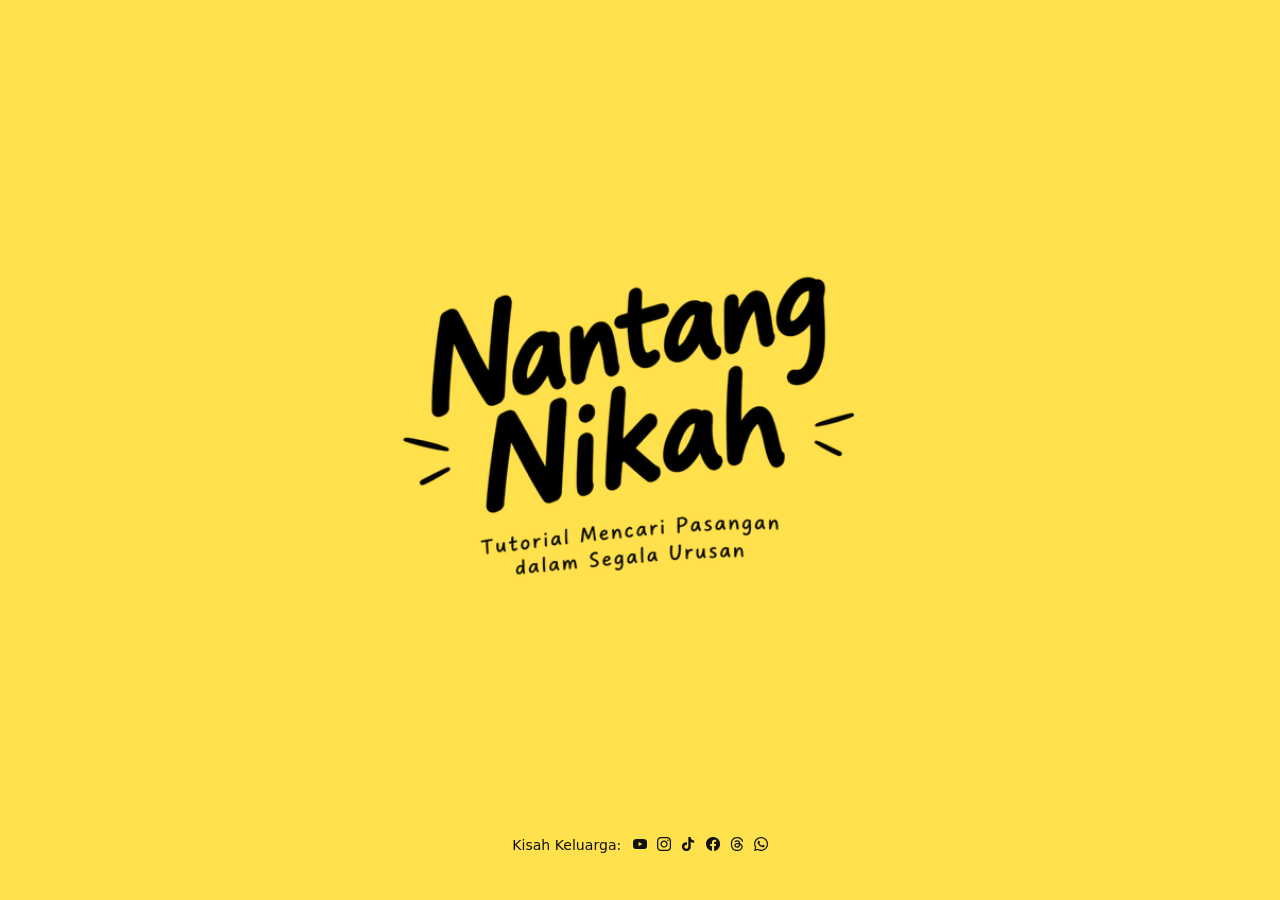
==== index.html @ 29692d32 "Add files via upload" ====
<!DOCTYPE html>
<html lang="id">
<head>
<meta charset="UTF-8">
<meta name="viewport" content="width=device-width, initial-scale=1.0">
<meta name="theme-color" content="#FFE14D">
<title>Nantang Nikah</title>
<meta property="og:type" content="website">
<meta property="og:locale" content="id_ID">
<meta property="og:title" content="Nantang Nikah">
<meta property="og:description" content="Tutorial Mencari Pasangan dalam Segala Urusan">
<meta property="og:image" content="gbr/nn_thumb.png">
<meta property="og:image:alt" content="Nantang Nikah">
<meta name="twitter:card" content="summary_large_image">
<meta name="twitter:title" content="Nantang Nikah">
<meta name="twitter:description" content="Tutorial Mencari Pasangan dalam Segala Urusan">
<meta name="twitter:image" content="gbr/nn_thumb.png">
<meta name="description" content="Tutorial Mencari Pasangan dalam Segala Urusan">
<link rel="icon" href="data:image/svg+xml,%3Csvg%20xmlns%3D%22http%3A//www.w3.org/2000/svg%22%20viewBox%3D%220%200%2064%2064%22%3E%3Crect%20width%3D%2264%22%20height%3D%2264%22%20rx%3D%2212%22%20fill%3D%22%23FFE14D%22/%3E%3Ctext%20x%3D%2232%22%20y%3D%2243%22%20font-family%3D%22Arial%2C%20Helvetica%2C%20sans-serif%22%20font-weight%3D%22900%22%20font-size%3D%2230%22%20text-anchor%3D%22middle%22%20fill%3D%22%23111111%22%3ENN%3C/text%3E%3C/svg%3E">
<style>
  :root { --kuning: #FFE14D; --hitam: #111; --putih: #fff; --pad: 20px;
          --font: "Avenir Next", "Avenir", "Segoe UI", Roboto, system-ui, -apple-system, "Helvetica Neue", Arial, sans-serif; }
  * { box-sizing: border-box; }
  html, body {
    margin: 0; height: 100%;
    font-family: var(--font);
    background: #e9e9e9; color: var(--hitam);
    overflow: hidden; user-select: none;
  }
  #viewer { position: relative; width: 100%; height: 100%; touch-action: pan-y; cursor: grab; }
  #viewer.menarik { cursor: grabbing; }
  .halaman {
    position: absolute; inset: 0; display: none; overflow-y: auto;
    padding: 32px var(--pad) 48px;
    background: var(--putih);
  }
  @media (min-width: 900px) {
    :root { --pad: 25vw; }
  }
  .halaman { scrollbar-width: none; -ms-overflow-style: none; }
  .halaman::-webkit-scrollbar { display: none; }
  .halaman.aktif { display: block; }

  /* Sampul */
  .sampul {
    background: var(--kuning);
    display: flex; flex-direction: column; align-items: center; justify-content: center; text-align: center;
  }
  .sampul img { display: block; height: auto; margin: 10px auto; }
  .sampul .logo-sampul { width: 100%; max-width: 500px; margin-left: auto; margin-right: auto; }
  @media (max-width: 899px) {
    .sampul { padding: 24px 6vw; }
    .sampul img { margin: 6px auto; }
    .sampul .logo-sampul { max-width: 100%; }
  }

  /* Panah geser transparan */
  .arah {
    position: absolute; top: 50%; transform: translateY(-50%);
    width: 40px; height: 64px; z-index: 5;
    border: none; border-radius: 8px; background: transparent;
    color: rgba(0, 0, 0, 0.5); font-size: 36px; line-height: 1; padding: 0;
    cursor: pointer; opacity: 0; transition: opacity 0.2s, background 0.2s;
  }
  .arah:focus { outline: none; }
  .arah.kiri { left: 8px; }
  .arah.kanan { right: 8px; }
  @media (hover: hover) {
    #viewer:hover .arah { opacity: 1; }
  }
  .arah:hover { background: rgba(0, 0, 0, 0.06); }
  .arah.habis { opacity: 0 !important; pointer-events: none; }
  /* Halaman artikel: tanpa panah dan tanpa geser */
  #viewer.tanpa-geser .arah { display: none; }
  #viewer.tanpa-geser { cursor: auto; }

  /* Thumbnail */

  /* Isi halaman */
  .halaman h1 { font-size: 1.6em; margin-top: 0; }
  .isi-halaman { display: block; }
  .ceklis-wrap { display: block; scroll-margin-top: 120px; background: var(--kuning); border-radius: 24px; padding: clamp(22px, 5vw, 36px); margin-top: 56px; }
  .tab-daftar { counter-reset: nomor; list-style: none; padding: 0; margin: 0 0 8px; }
  .tab-butir::before {
    counter-increment: nomor; content: counter(nomor) "."; flex-shrink: 0;
    font-family: var(--font); font-weight: bold; min-width: 20px; line-height: 1.6;
  }
  .tab-butir {
    display: flex; gap: 12px; align-items: flex-start;
    border: 2px solid var(--hitam); border-radius: 10px; padding: 14px; margin-bottom: 14px; background: var(--putih);
  }
  .butir-isi { flex: 1; min-width: 0; }
  .halaman .butir-teks { font-family: var(--font); font-size: 1em; font-weight: normal; text-align: left; line-height: 1.6; margin: 0 0 10px; }
  .halaman .tab-butir { border: none; border-radius: 0; padding: 0; background: none; margin-bottom: 18px; }
  .bintang { display: flex; gap: 4px; margin-top: 4px; }
  .bintang-btn {
    background: none; border: none; padding: 0; font-size: 30px; line-height: 1;
    color: #fff; text-shadow: 0 0 1px #111, 0 0 1px #111; cursor: pointer;
  }
  .bintang-btn.on { color: var(--kuning); }
  .judul-wrap { width: fit-content; max-width: 100%; margin: 8px auto 24px; }
  /* Meteran selebar judul: tidak ikut menentukan lebar pembungkus */
  .judul-wrap .meteran { max-width: none; margin: 0; }
  .judul-wrap .gauge { width: 0; min-width: 100%; height: auto; }
  .tombol-teks {
    display: block; margin: -4px 0 0 auto; padding: 0; background: none; border: none;
    font-family: var(--font); font-size: 13px; color: #555; text-decoration: none; cursor: pointer;
  }
  .meteran { position: relative; width: 100%; max-width: 340px; margin: 0 auto; }
  .gauge { display: block; width: 100%; height: auto; }

  .halaman p { line-height: 1.75; font-size: 1.05em; }
  .ceklis-judul { font-family: var(--font); font-weight: bold; margin: 28px 0 8px; }
  .tombol-progres {
    display: inline-block; margin-top: 24px; font-family: var(--font); font-size: 14px;
    color: var(--hitam); background: var(--kuning);
    padding: 10px 16px; border-radius: 4px; text-decoration: none;
  }

  .tombol-lanjut {
  display: inline-block; margin-top: 24px; font-family: var(--font); font-size: 14px;
  color: var(--hitam); background: transparent;
  border: 2px solid var(--hitam); border-radius: 4px;
  padding: 10px 16px; text-decoration: none; cursor: pointer;
}
.tombol-lanjut:hover { background: var(--kuning); }

  /* Halaman progres */
  .progres h1 { text-align: center; margin-top: 0; }
  .judul-siap {
    font-style: normal; font-weight: 800; white-space: nowrap;
    font-size: clamp(1.5rem, 6vw, 2.2rem); line-height: 1.2; text-align: center; margin: 14px 0 0;
  }
  .progres ol { list-style: none; padding: 0; margin: 0; }
  .bagian { border-bottom: 1px solid #ddd; }
  .bagian-judul {
    width: 100%; display: flex; justify-content: space-between; align-items: center;
    padding: 16px 8px; background: transparent; border: none; cursor: pointer;
    color: var(--hitam); font-family: var(--font); font-size: 1.5em; font-weight: bold; text-align: left;
  }
  .bagian-judul:hover, .bagian-judul:active { background: var(--kuning); }
  .sub {
    display: flex; justify-content: space-between; align-items: center;
    padding: 12px 8px; color: var(--hitam); text-decoration: none;
    font-family: var(--font); font-size: 0.95em; border-top: 1px dashed #ddd;
  }
  .sub:active { background: var(--kuning); }
  .persen { font-family: var(--font); font-weight: bold; margin-left: 12px; flex-shrink: 0; text-align: right; }
  .bar {
    position: relative; display: block; width: 45%; min-width: 120px; height: 28px;
    border: 2px solid var(--hitam); border-radius: 6px; overflow: hidden; background: #fff; flex-shrink: 0;
  }
  .bar .isi { position: absolute; left: 0; top: 0; bottom: 0; width: 0; background: var(--kuning); transition: width 0.3s; }
  .bar .bar-angka {
    position: absolute; inset: 0; display: flex; align-items: center; justify-content: center;
    font-family: var(--font); font-size: 13px; font-weight: bold; color: var(--hitam);
  }

  /* Popup konfirmasi */
  .modal {
    position: fixed; inset: 0; z-index: 50; display: none;
    align-items: center; justify-content: center; padding: 20px;
    background: rgba(0, 0, 0, 0.45);
  }
  .modal.buka { display: flex; }
  .kotak {
    background: var(--kuning); color: var(--hitam); font-family: var(--font);
    padding: 24px; border-radius: 10px; max-width: 340px; width: 100%;
    box-shadow: 0 8px 30px rgba(0,0,0,0.3);
  }
  .kotak h2 { margin: 0 0 10px; font-size: 18px; }
  .kotak p { margin: 0 0 20px; font-size: 14px; line-height: 1.5; }
  .kotak .aksi { display: flex; gap: 10px; justify-content: flex-end; }
  .kotak button {
    padding: 9px 14px; border-radius: 6px; border: 2px solid var(--hitam);
    font-weight: bold; cursor: pointer; background: var(--putih); color: var(--hitam);
  }
  .kotak .hapus { background: var(--hitam); color: var(--kuning); }

  .sub-bagian { padding: 0 0 0 20px; }
  summary { list-style: none; }
  summary::-webkit-details-marker { display: none; }
  .sub-grup { border-top: 1px dashed #ddd; }
  .sub-judul-btn {
    display: flex; justify-content: space-between; align-items: center;
    width: 100%; padding: 12px 8px; background: none; border: none;
    font-family: var(--font); font-size: 1em; font-weight: bold;
    text-align: left; color: var(--hitam); cursor: pointer;
  }
  .sub-judul-btn::after { content: "+"; font-size: 1.2em; }
  .sub-grup[open] > .sub-judul-btn::after { content: "\2212"; }
  .sub-judul-btn:hover, .sub-judul-btn:active { background: var(--kuning); }
  .sub-grup .sub-daftar { padding: 0 0 8px 24px; }

  .sub-detil { border-top: 1px dashed #ddd; }
  .sub-detil-btn {
    display: flex; justify-content: space-between; align-items: center;
    width: 100%; padding: 12px 8px 12px 14px; background: none; border: none;
    font-family: var(--font); font-size: 1em; font-weight: bold;
    text-align: left; color: var(--hitam); cursor: pointer;
  }
  .sub-detil-btn::after { content: "+"; font-size: 1.2em; }
  .sub-detil[open] > .sub-detil-btn::after { content: "\2212"; }
  .sub-detil-btn:hover, .sub-detil-btn:active { background: var(--kuning); }
  .sub-detil .sub-detil-isi { padding: 0 0 8px 14px; }

  /* Halaman Info Buku */
  .info .judul-info { font-size: 2.2em; line-height: 1.2; text-align: center; margin: 0 0 24px; }
  .info .pengantar { line-height: 1.75; margin: 0 0 16px; text-align: left; }
  .info .ulasan { display: flex; gap: 20px; align-items: flex-start; margin: 24px 0 32px; }
  .info .sampul-kecil { flex: 0 0 110px; }
  .info .sampul-kecil img {
    display: block; width: 100%; height: auto; border-radius: 3px;
    box-shadow: 0 2px 8px rgba(0, 0, 0, 0.18);
  }
  .info .teks-ulasan { flex: 1; min-width: 0; }
  .info .teks-ulasan p { font-size: 0.98em; line-height: 1.7; margin: 0 0 14px; text-align: left; }

  /* Halaman Petunjuk Baca */
  .petunjuk .judul-petunjuk { font-size: 2.8em; line-height: 1.1; text-align: center; margin: 0 0 8px; }
  .petunjuk .sub-petunjuk { font-family: var(--font); font-style: italic; font-size: 1em; text-align: center; color: #444; margin: 0 0 32px; }
  .petunjuk .tanya-daftar { list-style: none; padding: 0; margin: 0; border-top: 1px solid #ddd; }
  .petunjuk .tanya-bagian { border-bottom: 1px solid #ddd; }
  .petunjuk .tanya-btn {
    width: 100%; display: flex; justify-content: space-between; align-items: center; gap: 12px;
    padding: 16px 8px; background: none; border: none; cursor: pointer;
    font-family: var(--font); font-size: 1.02em; font-weight: bold; text-align: left; color: var(--hitam);
  }
  .petunjuk .tanya-btn::after { content: "+"; font-size: 1.3em; flex-shrink: 0; }
  .petunjuk .tanya-bagian.terbuka .tanya-btn::after { content: "\2212"; }
  .petunjuk .tanya-btn:hover, .petunjuk .tanya-btn:active { background: var(--kuning); }
  .petunjuk .tanya-jawab { display: none; padding: 0 8px 18px; }
  .petunjuk .tanya-bagian.terbuka .tanya-jawab { display: block; }
  .petunjuk .tanya-jawab p { font-size: 1em; line-height: 1.7; margin: 0; }


  /* ===== Header menu ===== */
  .halaman:not(.sampul) { padding-top: 0; }
  .ic { width: 1.25em; height: 1.25em; fill: none; stroke: currentColor; stroke-width: 1.8; stroke-linecap: round; stroke-linejoin: round; flex: none; }
  .menu { position: sticky; top: 0; z-index: 20; background: var(--putih); margin: 0 calc(-1 * var(--pad)) 24px; }
  .menu-isi {
    max-width: 1080px; margin: 0 auto; padding: calc(14px + env(safe-area-inset-top, 0px)) 16px 8px;
    display: flex; flex-wrap: wrap; align-items: center; justify-content: space-between; gap: 6px 16px;
  }
  .menu-logo {
    display: grid; place-items: center; flex: none; width: 44px; height: 44px; border-radius: 50%;
    background: var(--kuning); text-decoration: none; line-height: 0;
  }
  .menu-logo img { display: block; width: 92%; height: 92%; object-fit: contain; }
  .menu-links {
    display: flex; gap: 22px; order: 3; width: 100%; overflow-x: auto; white-space: nowrap; padding-bottom: 6px;
    font-size: 0.9rem; font-weight: 600; scrollbar-width: none;
  }
  .menu-links::-webkit-scrollbar { display: none; }
  .menu-link { color: var(--hitam); text-decoration: none; padding-bottom: 4px; border-bottom: 2px solid transparent; }
  .menu-link:hover { color: #7a5c00; }
  .menu-link.aktif { color: #7a5c00; border-bottom-color: #cfa400; }
  .menu-aksi { display: flex; align-items: center; gap: 10px; }
  .menu::before { content: ""; position: absolute; left: 0; right: 0; bottom: 0; height: 4px; background: #e5e5e5; }
  .menu-bar {
    position: absolute; left: 0; right: 0; bottom: 0; height: 4px; background: var(--kuning);
    box-shadow: 0 1px 0 #cfa400; transform: scaleX(0); transform-origin: left;
  }
  /* HP: logo, menu, dan tombol sejajar dalam satu baris */
  .menu-isi { flex-wrap: nowrap; gap: 10px; padding-bottom: 12px; }
  .menu-links { order: 0; width: auto; flex: 1 1 auto; min-width: 0; gap: 16px; padding-bottom: 0; }
  .menu-aksi { flex: none; gap: 6px; }
  .menu-aksi .mbtn { padding: 6px 12px; min-height: 36px; font-size: 0.85rem; }
  .menu-aksi .mbtn.ikon { padding: 0; width: 36px; }
  @media (min-width: 1040px) { .menu-links { flex: 0 1 auto; overflow: visible; gap: 22px; } .menu-isi { gap: 6px 16px; } }
  .mbtn {
    display: inline-flex; align-items: center; gap: 8px; font: inherit; font-size: 0.9rem; font-weight: 600;
    padding: 8px 16px; min-height: 40px; border-radius: 999px; border: 1.5px solid var(--hitam);
    background: transparent; color: var(--hitam); text-decoration: none; cursor: pointer;
  }
  .mbtn[hidden] { display: none; }
  .mbtn:hover { border-color: #cfa400; }
  .mbtn.ikon { padding: 0; width: 40px; justify-content: center; }
  .mbtn.kuning { background: var(--kuning); }
  .mbtn.kuning:hover { background: var(--hitam); border-color: var(--hitam); color: var(--kuning); }

  /* ===== Hero artikel ===== */
  .hero { margin: 0 calc(-1 * var(--pad)) 8px; }
  .hero-isi { max-width: 1080px; margin: 0 auto; padding: 8px 16px 16px; display: grid; gap: 28px; align-items: center; }
  @media (min-width: 860px) { .hero-isi { grid-template-columns: 1.05fr 1fr; gap: 24px; } }
  .hero h1 {
    font-size: clamp(2.3rem, 7.5vw, 3.6rem); font-weight: 800; letter-spacing: -0.03em; line-height: 1.12;
    margin: 6px 0 14px; text-wrap: balance;
  }
  .hook { margin: 0; font-size: 1em; line-height: 1.65; color: #555; }
  .chips { display: flex; flex-wrap: wrap; gap: 8px; margin: 18px 0 0; padding: 0; list-style: none; }
  .chips li { border: 1px solid #e8d98f; border-radius: 999px; padding: 4px 14px; font-size: 0.85rem; font-weight: 600; background: var(--putih); }
  .video-frame {
    width: 100%; max-width: 520px; aspect-ratio: 16 / 9; justify-self: center; border-radius: 24px; overflow: hidden;
    background: var(--hitam); box-shadow: 0 12px 28px -18px rgba(120, 95, 0, 0.4);
  }
  .video-frame iframe { display: block; width: 100%; height: 100%; border: 0; }

  /* ===== Gaya artikel panjang (meniru contoh) ===== */
  :root { --garis: #f1e9c9; --garis-kuat: #e8d98f; --abu: #62594a; --kuning-teks: #7a5c00; --bayangan: 0 12px 28px -18px rgba(120, 95, 0, 0.4); }
  .halaman { line-height: 1.65; }
  .isi-halaman > h2 { font-size: clamp(1.55rem, 4.2vw, 2rem); font-weight: 800; letter-spacing: -0.02em; line-height: 1.15; margin: 56px 0 16px; text-wrap: balance; }
  .isi-halaman > h2:first-child { margin-top: 24px; }
  .isi-halaman > h3 { font-size: 1.2rem; font-weight: 700; letter-spacing: -0.01em; line-height: 1.2; margin: 32px 0 10px; }
  .isi-halaman > p { font-size: 1.05rem; line-height: 1.8; margin: 0 0 1em; }
  .isi-halaman strong { font-weight: 700; }
  .isi-halaman > ul { margin: 0 0 1.2em; padding: 0; list-style: none; display: grid; gap: 8px; }
  .isi-halaman > ul li { position: relative; padding-left: 1.7em; font-size: 1.05rem; line-height: 1.8; }
  .isi-halaman > ul li::before { content: ""; position: absolute; left: 0.15em; top: 0.6em; width: 0.7em; height: 0.7em; border-radius: 50%; background: var(--kuning); border: 1.5px solid var(--hitam); }
  .isi-halaman > ul.qlist { gap: 14px; }
  .isi-halaman > ul.qlist li { display: grid; grid-template-columns: 40px 1fr; gap: 14px; align-items: center; padding-left: 0; }
  .isi-halaman > ul.qlist li::before { display: none; }
  .qi { width: 40px; height: 40px; border-radius: 50%; background: var(--kuning); color: var(--hitam); display: grid; place-items: center; }
  .qi svg { width: 1.3em; height: 1.3em; }

  blockquote.pull { margin: 32px 0; padding: 0; font-size: clamp(1.3rem, 3.6vw, 1.65rem); font-weight: 800; line-height: 1.3; letter-spacing: -0.015em; text-wrap: balance; }
  blockquote.pull::before { content: "\201C"; display: block; font-size: 4rem; line-height: 0.7; color: var(--kuning); -webkit-text-stroke: 1.5px var(--hitam); paint-order: stroke fill; margin-bottom: 6px; }

  .callout { background: var(--kuning); border-radius: 20px; padding: 20px 22px; margin: 28px 0; display: grid; grid-template-columns: 32px 1fr; gap: 14px; align-items: start; }
  .callout > svg { color: var(--hitam); width: 1.7em; height: 1.7em; }
  .callout strong { display: block; font-size: 1.05rem; margin-bottom: 4px; }
  .callout p { margin: 0; font-size: 1rem; line-height: 1.7; }

  .tbl-wrap { overflow-x: auto; border: 1px solid var(--garis); border-radius: 18px; background: var(--putih); margin: 20px 0 24px; box-shadow: var(--bayangan); user-select: text; }
  .tbl-wrap table { width: 100%; border-collapse: collapse; min-width: 420px; }
  .tbl-wrap th { text-align: left; background: var(--kuning); font-size: 0.85rem; letter-spacing: 0.02em; padding: 12px 18px; }
  .tbl-wrap td { padding: 14px 18px; border-top: 1px solid var(--garis); vertical-align: top; font-size: 0.98rem; line-height: 1.55; }
  .tbl-wrap td:first-child { font-weight: 600; width: 38%; }

  .flow { list-style: none; margin: 24px 0 8px; padding: 0; display: grid; gap: 22px; }
  .flow li { position: relative; display: grid; grid-template-columns: 64px 1fr; gap: 16px; align-items: start; }
  .flow .dot { width: 64px; height: 64px; border-radius: 50%; background: var(--kuning); display: grid; place-items: center; color: var(--hitam); }
  .flow .dot svg { width: 1.7em; height: 1.7em; }
  .flow .n { font-weight: 800; font-size: 0.8rem; color: var(--kuning-teks); letter-spacing: 0.04em; }
  .flow h4 { margin: 0 0 2px; font-size: 1.05rem; }
  .flow p { margin: 0; color: var(--abu); font-size: 0.95rem; line-height: 1.6; }
  @media (min-width: 760px) and (max-width: 899px), (min-width: 1280px) {
    .flow { grid-template-columns: repeat(4, 1fr); gap: 12px; }
    .flow li { grid-template-columns: 1fr; justify-items: center; text-align: center; gap: 10px; padding-inline: 4px; }
    .flow li:not(:last-child)::after { content: ""; position: absolute; top: 32px; left: calc(50% + 44px); width: calc(100% - 88px); border-top: 2px dashed var(--garis-kuat); }
  }

  /* Ceklis dalam blok kuning */
  .ceklis-wrap .ceklis-judul { font-size: clamp(1.4rem, 4vw, 1.7rem); font-weight: 800; letter-spacing: -0.02em; margin: 0 0 18px; }
  .ceklis-wrap .bintang-btn { color: #fff; text-shadow: none; -webkit-text-stroke: 1.2px var(--hitam); }
  .ceklis-wrap .bintang-btn.on { color: var(--hitam); }
  .ceklis-wrap .tab-butir:last-child { margin-bottom: 0; }
  .ceklis-wrap .tombol-progres { background: var(--hitam); color: var(--kuning); border-radius: 999px; padding: 12px 22px; font-weight: 600; margin-top: 22px; }
  .ceklis-wrap .tombol-progres:hover { background: #fff; color: var(--hitam); }

  /* Video dan ringkasan di bawah */
  .recap-wrap { margin: 56px calc(-1 * var(--pad)) 0; }
  .recap { max-width: 1080px; margin: 0 auto; padding: 0 16px; display: grid; gap: 28px; align-items: center; }
  @media (min-width: 860px) { .recap { grid-template-columns: 1fr 1.1fr; } }
  .recap h2 { font-size: clamp(1.55rem, 4.2vw, 2rem); font-weight: 800; letter-spacing: -0.02em; line-height: 1.15; margin: 0; text-wrap: balance; }
  .checks { list-style: none; margin: 18px 0 0; padding: 0; display: grid; gap: 12px; }
  .checks li { display: grid; grid-template-columns: 28px 1fr; gap: 10px; font-weight: 600; line-height: 1.5; }
  .checks svg { fill: var(--kuning); color: var(--hitam); width: 1.5em; height: 1.5em; }
  .recap-wrap + .tombol-lanjut { margin-top: 40px; }

  /* Daftar isi: Kali ini ngomongin */
  .toc-wrap { margin: 0 calc(-1 * var(--pad)); padding: 8px 0 24px; }
  .toc-isi { max-width: 1080px; margin: 0 auto; padding: 8px 16px 0; }
  .toc-judul { font-weight: 800; margin: 0 0 14px; }
  .toc { display: grid; grid-template-columns: repeat(auto-fit, minmax(240px, 1fr)); gap: 12px; }
  .toc a { display: grid; grid-template-columns: 44px 1fr; gap: 12px; align-items: center; background: var(--putih); border: 1px solid var(--garis); border-radius: 16px; padding: 14px; text-decoration: none; color: var(--hitam); box-shadow: var(--bayangan); min-width: 0; }
  .toc a:hover { border-color: var(--kuning); }
  .toc .ico { width: 44px; height: 44px; border-radius: 50%; background: var(--kuning); display: grid; place-items: center; color: var(--hitam); }
  .toc strong { display: block; font-size: 0.98rem; }
  .toc span.d { display: block; font-size: 0.82rem; color: var(--abu); line-height: 1.4; }
  .isi-halaman > h2[id] { scroll-margin-top: 110px; }

  /* Footer media sosial */
  .footer-medsos { display: flex; flex-wrap: wrap; align-items: center; justify-content: center; gap: 8px 12px; margin-top: 40px; padding-top: 14px; border-top: 1px solid #f1e9c9; font-size: 0.88rem; }
  .fm-label { font-weight: 400; color: var(--hitam); line-height: 1; }
  .fm-ikon { display: flex; flex-wrap: wrap; justify-content: center; align-items: center; gap: 10px; line-height: 1; }
  .fm-ikon a { display: grid; place-items: center; color: var(--hitam); text-decoration: none; }
  .fm-ikon a:hover { color: #7a5c00; }
  .fm-ikon svg { display: block; width: 1em; height: 1em; fill: currentColor; position: relative; top: -0.07em; }
  .sampul > .footer-medsos { border-top-color: rgba(0, 0, 0, 0.2); }
  .sampul > .footer-medsos a:hover { color: var(--putih); }
  .halaman.sampul.aktif { display: flex; }
  .sampul > img { flex: none; }
  .sampul > img:first-child { margin-top: auto; }
  .sampul > .footer-medsos { margin-top: auto; align-self: stretch; }
  /* Footer: tanpa garis di sampul, Cara Baca, Progres; jarak lebih lebar di Cara Baca dan Progres */
  .sampul > .footer-medsos, .petunjuk > .footer-medsos, .progres > .footer-medsos { border-top: 0; }
  .petunjuk > .footer-medsos, .progres > .footer-medsos { margin-top: 96px; }
  .halaman .judul-atas { text-align: center; margin: 14px 0 0; font-size: 1rem; line-height: 1.3; white-space: nowrap; }
  .judul-atas + .judul-siap { margin-top: 2px; }
  .sub-kosong { color: #9a9a9a; cursor: default; }
</style>
</head>
<body>
<svg width="0" height="0" style="position:absolute" aria-hidden="true" focusable="false">
  <defs>
    <symbol id="i-down" viewBox="0 0 24 24"><path d="M12 4v14M6 12l6 6 6-6"/></symbol>
    <symbol id="i-expand" viewBox="0 0 24 24"><path d="M4 9V4h5M20 9V4h-5M4 15v5h5M20 15v5h-5"/></symbol>
    <symbol id="i-compress" viewBox="0 0 24 24"><path d="M9 4v5H4M15 4v5h5M9 20v-5H4M15 20v-5h5"/></symbol>
    <symbol id="i-heart" viewBox="0 0 24 24"><path d="M12 20s-7-4.4-7-10a4 4 0 0 1 7-2.5A4 4 0 0 1 19 10c0 5.6-7 10-7 10z"/></symbol>
    <symbol id="i-chat" viewBox="0 0 24 24"><path d="M4 5h16v11H9l-5 4z"/></symbol>
    <symbol id="i-shield" viewBox="0 0 24 24"><path d="M12 3l8 3v6c0 4.5-3.2 8-8 9-4.8-1-8-4.5-8-9V6z"/><path d="M8.5 12l2.5 2.5 4.5-4.5"/></symbol>
    <symbol id="i-users" viewBox="0 0 24 24"><circle cx="9" cy="8" r="3"/><path d="M3 20c0-3.3 2.7-6 6-6s6 2.7 6 6"/><circle cx="17" cy="9" r="2.5"/><path d="M16 14.2c3 .3 5 2.5 5 5.8"/></symbol>
    <symbol id="i-home" viewBox="0 0 24 24"><path d="M4 11l8-7 8 7v9H4z"/><path d="M10 20v-6h4v6"/></symbol>
    <symbol id="i-alert" viewBox="0 0 24 24"><path d="M12 3l10 18H2z"/><path d="M12 10v5M12 18v.5"/></symbol>
    <symbol id="i-swap" viewBox="0 0 24 24"><path d="M4 8h14l-3-3"/><path d="M20 16H6l3 3"/></symbol>
    <symbol id="i-search" viewBox="0 0 24 24"><circle cx="11" cy="11" r="6"/><path d="M16 16l4 4"/></symbol>
    <symbol id="i-yt" viewBox="0 0 24 24"><path d="M23.498 6.186a3.016 3.016 0 0 0-2.122-2.136C19.505 3.545 12 3.545 12 3.545s-7.505 0-9.377.505A3.017 3.017 0 0 0 .502 6.186C0 8.07 0 12 0 12s0 3.93.502 5.814a3.016 3.016 0 0 0 2.122 2.136c1.871.505 9.376.505 9.376.505s7.505 0 9.377-.505a3.015 3.015 0 0 0 2.122-2.136C24 15.93 24 12 24 12s0-3.93-.502-5.814zM9.545 15.568V8.432L15.818 12l-6.273 3.568z"/></symbol>
    <symbol id="i-ig" viewBox="0 0 24 24"><path d="M12 2.163c3.204 0 3.584.012 4.85.07 3.252.148 4.771 1.691 4.919 4.919.058 1.265.069 1.645.069 4.849 0 3.205-.012 3.584-.069 4.849-.149 3.225-1.664 4.771-4.919 4.919-1.266.058-1.644.07-4.85.07-3.204 0-3.584-.012-4.849-.07-3.26-.149-4.771-1.699-4.919-4.92-.058-1.265-.07-1.644-.07-4.849 0-3.204.013-3.583.07-4.849.149-3.227 1.664-4.771 4.919-4.919 1.266-.057 1.645-.069 4.849-.069zm0-2.163c-3.259 0-3.667.014-4.947.072-4.358.2-6.78 2.618-6.98 6.98-.059 1.281-.073 1.689-.073 4.948 0 3.259.014 3.668.072 4.948.2 4.358 2.618 6.78 6.98 6.98 1.281.058 1.689.072 4.948.072 3.259 0 3.668-.014 4.948-.072 4.354-.2 6.782-2.618 6.979-6.98.059-1.28.073-1.689.073-4.948 0-3.259-.014-3.667-.072-4.947-.196-4.354-2.617-6.78-6.979-6.98-1.281-.059-1.69-.073-4.949-.073zm0 5.838c-3.403 0-6.162 2.759-6.162 6.162s2.759 6.163 6.162 6.163 6.162-2.759 6.162-6.163c0-3.403-2.759-6.162-6.162-6.162zm0 10.162c-2.209 0-4-1.79-4-4 0-2.209 1.791-4 4-4s4 1.791 4 4c0 2.21-1.791 4-4 4zm6.406-11.845c-.796 0-1.441.645-1.441 1.44s.645 1.44 1.441 1.44c.795 0 1.439-.645 1.439-1.44s-.644-1.44-1.439-1.44z"/></symbol>
    <symbol id="i-tt" viewBox="0 0 24 24"><path d="M12.525.02c1.31-.02 2.61-.01 3.91-.02.08 1.53.63 3.09 1.75 4.17 1.12 1.11 2.7 1.62 4.24 1.79v4.03c-1.44-.05-2.89-.35-4.2-.97-.57-.26-1.1-.59-1.62-.93-.01 2.92.01 5.84-.02 8.75-.08 1.4-.54 2.79-1.35 3.94-1.31 1.92-3.58 3.17-5.91 3.21-1.43.08-2.86-.31-4.08-1.03-2.02-1.19-3.44-3.37-3.65-5.71-.02-.5-.03-1-.01-1.49.18-1.9 1.12-3.72 2.58-4.96 1.66-1.44 3.98-2.13 6.15-1.72.02 1.48-.04 2.96-.04 4.44-.99-.32-2.15-.23-3.02.37-.63.41-1.11 1.04-1.36 1.75-.21.51-.15 1.07-.14 1.61.24 1.64 1.82 3.02 3.5 2.87 1.12-.01 2.19-.66 2.77-1.61.19-.33.4-.67.41-1.06.1-1.79.06-3.57.07-5.36.01-4.03-.01-8.05.02-12.07z"/></symbol>
    <symbol id="i-fb" viewBox="0 0 24 24"><path d="M24 12.073c0-6.627-5.373-12-12-12s-12 5.373-12 12c0 5.99 4.388 10.954 10.125 11.854v-8.385H7.078v-3.47h3.047V9.43c0-3.007 1.792-4.669 4.533-4.669 1.312 0 2.686.235 2.686.235v2.953H15.83c-1.491 0-1.956.925-1.956 1.874v2.25h3.328l-.532 3.47h-2.796v8.385C19.612 23.027 24 18.062 24 12.073z"/></symbol>
    <symbol id="i-th" viewBox="0 0 24 24"><path d="M12.186 24h-.007c-3.581-.024-6.334-1.205-8.184-3.509C2.35 18.44 1.5 15.586 1.472 12.01v-.017c.03-3.579.879-6.43 2.525-8.482C5.845 1.205 8.6.024 12.18 0h.014c2.746.02 5.043.725 6.826 2.098 1.677 1.29 2.858 3.13 3.509 5.467l-2.04.569c-1.104-3.96-3.898-5.984-8.304-6.015-2.91.022-5.11.936-6.54 2.717C4.307 6.504 3.616 8.914 3.589 12c.027 3.086.718 5.496 2.057 7.164 1.43 1.783 3.631 2.698 6.54 2.717 2.623-.02 4.358-.631 5.8-2.045 1.647-1.613 1.618-3.593 1.09-4.798-.31-.71-.873-1.3-1.634-1.75-.192 1.352-.622 2.446-1.284 3.272-.886 1.102-2.14 1.704-3.73 1.79-1.202.065-2.361-.218-3.259-.801-1.063-.689-1.685-1.74-1.752-2.964-.065-1.19.408-2.285 1.33-3.082.88-.76 2.119-1.207 3.583-1.291a13.853 13.853 0 0 1 3.02.142c-.126-.742-.375-1.332-.75-1.757-.513-.586-1.308-.883-2.359-.89h-.029c-.844 0-1.992.232-2.721 1.32L7.734 7.847c.98-1.454 2.568-2.256 4.478-2.256h.044c3.194.02 5.097 1.975 5.287 5.388.108.046.216.094.321.142 1.49.7 2.58 1.761 3.154 3.07.797 1.82.871 4.79-1.548 7.158-1.85 1.81-4.094 2.628-7.277 2.65Zm1.003-11.69c-.242 0-.487.007-.739.021-1.836.103-2.98.946-2.916 2.143.067 1.256 1.452 1.839 2.784 1.767 1.224-.065 2.818-.543 3.086-3.71a10.5 10.5 0 0 0-2.215-.221z"/></symbol>
    <symbol id="i-wa" viewBox="0 0 24 24"><path d="M17.472 14.382c-.297-.149-1.758-.867-2.03-.967-.273-.099-.471-.148-.67.15-.197.297-.767.966-.94 1.164-.173.199-.347.223-.644.075-.297-.15-1.255-.463-2.39-1.475-.883-.788-1.48-1.761-1.653-2.059-.173-.297-.018-.458.13-.606.134-.133.298-.347.446-.52.149-.174.198-.298.298-.497.099-.198.05-.371-.025-.52-.075-.149-.669-1.612-.916-2.207-.242-.579-.487-.5-.669-.51-.173-.008-.371-.01-.57-.01-.198 0-.52.074-.792.372-.272.297-1.04 1.016-1.04 2.479 0 1.462 1.065 2.875 1.213 3.074.149.198 2.096 3.2 5.077 4.487.709.306 1.262.489 1.694.625.712.227 1.36.195 1.871.118.571-.085 1.758-.719 2.006-1.413.248-.694.248-1.289.173-1.413-.074-.124-.272-.198-.57-.347m-5.421 7.403h-.004a9.87 9.87 0 01-5.031-1.378l-.361-.214-3.741.982.998-3.648-.235-.374a9.86 9.86 0 01-1.51-5.26c.001-5.45 4.436-9.884 9.888-9.884 2.64 0 5.122 1.03 6.988 2.898a9.825 9.825 0 012.893 6.994c-.003 5.45-4.437 9.884-9.885 9.884m8.413-18.297A11.815 11.815 0 0012.05 0C5.495 0 .16 5.335.157 11.892c0 2.096.547 4.142 1.588 5.945L.057 24l6.305-1.654a11.882 11.882 0 005.683 1.448h.005c6.554 0 11.89-5.335 11.893-11.893a11.821 11.821 0 00-3.48-8.413z"/></symbol>
    <symbol id="i-check" viewBox="0 0 24 24"><circle cx="12" cy="12" r="9"/><path d="M8 12.5l2.7 2.7L16 9.8"/></symbol>
  </defs>
</svg>

<template id="tpl-footer">
  <footer class="footer-medsos">
  <span class="fm-label">Kisah Keluarga:</span>
  <span class="fm-ikon"><a href="https://www.youtube.com" target="_blank" rel="noopener noreferrer" aria-label="YouTube" title="YouTube"><svg viewBox="0 0 24 24" aria-hidden="true"><use href="#i-yt"/></svg></a><a href="https://www.instagram.com" target="_blank" rel="noopener noreferrer" aria-label="Instagram" title="Instagram"><svg viewBox="0 0 24 24" aria-hidden="true"><use href="#i-ig"/></svg></a><a href="https://www.tiktok.com" target="_blank" rel="noopener noreferrer" aria-label="TikTok" title="TikTok"><svg viewBox="0 0 24 24" aria-hidden="true"><use href="#i-tt"/></svg></a><a href="https://www.facebook.com" target="_blank" rel="noopener noreferrer" aria-label="Facebook" title="Facebook"><svg viewBox="0 0 24 24" aria-hidden="true"><use href="#i-fb"/></svg></a><a href="https://www.threads.com" target="_blank" rel="noopener noreferrer" aria-label="Threads" title="Threads"><svg viewBox="0 0 24 24" aria-hidden="true"><use href="#i-th"/></svg></a><a href="https://www.whatsapp.com" target="_blank" rel="noopener noreferrer" aria-label="WhatsApp" title="WhatsApp"><svg viewBox="0 0 24 24" aria-hidden="true"><use href="#i-wa"/></svg></a></span>
</footer>
</template>

<div id="viewer">

  <!-- Sampul -->
  <section class="halaman sampul aktif" id="sampul" data-judul="Sampul">
    <img class="logo-sampul" src="gbr/nn_judul.png" alt="Judul Nantang Nikah">
  </section>

  <!-- Halaman Info -->  
  <section class="halaman info" id="info-buku" data-judul="Info Buku">
    <header class="menu">
      <div class="menu-bar" aria-hidden="true"></div>
    </header>   
    <h1 class="judul-info">Sekedar Info</h1>
    <p class="pengantar">Buku yang sedang kamu baca ini adalah catatan perjalanan keluarga kami yang belum selesai. Kami bukan keluarga sempurna. Sering salah, sering ragu, tetapi kami ingin melakukan sesuatu yang lebih baik dari yang kami warisi. Buku ini kami tulis sebagai bahan obrolan bagi siapa saja yang sedang menimbang jalan serupa.</p>
    <p class="pengantar">Buku ini salah satu dari seri sekolah mandiri berikut ini:</p>
    <div class="ulasan">
      <div class="sampul-kecil"><img src="gbr/buku_nikah.png" alt="Sampul buku Nantang Nikah"></div>
      <div class="teks-ulasan">
        <p><b>Nantang Nikah: </b><em>Tutorial Mencari Pasangan dalam Segala Urusan</em></p>
        <p>Buku ini membahas tema yang paling sering disalahpahami dalam homeschooling, yaitu sosialisasi. Pergaulan bukan soal berapa banyaknya teman, melainkan sebagai kecakapan berpasangan: cara membaca orang, menyampaikan keinginan, menolak dengan sopan, dan bertahan ketika hubungan sedang tidak nyaman. Pasangan di sini bisa siapa saja yang sedang kita ajak bekerja, bermain, atau berbagi ruang, sehingga hampir semua urusan hidup pada dasarnya adalah urusan mengelola pasangan.</p>
      </div>
    </div>
    <div class="ulasan">
      <div class="sampul-kecil"><img src="gbr/buku_bimbol.png" alt="Sampul buku Bimbol"></div>
      <div class="teks-ulasan">
        <p><b>Bimbingan Bolos: </b><em>Tutorial Melanggar Aturan Biar Semua Senang</em></p>
        <p>Review ringkas.</p>
      </div>
    </div>
    <div class="ulasan">
      <div class="sampul-kecil"><img src="gbr/buku_ludens.png" alt="Sampul buku Ludens"></div>
      <div class="teks-ulasan">
      <p><b>Ludens: </b><em>Tutorial Menyelesaikan Masalah Tanpa Menyelesaikannya</em></p>
        <p>Review ringkas.</p>  
      </div>
    </div>
    <div class="ulasan">
      <div class="sampul-kecil"><img src="gbr/buku_meditasi.png" alt="Sampul buku Mindfulness"></div>
      <div class="teks-ulasan">
        <p><b>Mindfulfest: </b><em>Tutorial Pundit Pikiran dan Perasaan</em></p>
        <p>Review ringkas.</p>
       </div>
    </div>
    <div class="ulasan">
      <div class="sampul-kecil"><img src="gbr/buku_iman.png" alt="Sampul buku Iman"></div>
      <div class="teks-ulasan">
      <p><b>Iman di Persimpangan: </b><em>Bagaimana Melacak Apa yang Kamu Yakini Benar</em></p>
        <p>Review ringkas.</p>  
      </div>
    </div>
    <div class="ulasan">
      <div class="sampul-kecil"><img src="gbr/buku_cuan.png" alt="Sampul buku Cinta Cuan"></div>
      <div class="teks-ulasan">
       <p><b>Cinta Cuan: </b><em>Miskin Bolek, Bodoh Jangan!</em></p>
        <p>Review ringkas.</p> 
      </div>
    </div>
    <div class="ulasan">
      <div class="sampul-kecil"><img src="gbr/buku_ketawa.jpg" alt="Sampul buku Ketawa"></div>
      <div class="teks-ulasan">
        <p><b>Kitab Ketawa: </b><em>Kuli Tragedi Jadi Komedi</em></p>
        <p>Review ringkas.</p>
      </div>
    </div>    
    <div class="ulasan">
      <div class="sampul-kecil"><img src="gbr/buku_batih.png" alt="Sampul buku Batih Bumi"></div>
      <div class="teks-ulasan">
        <p><b>Batih Bumi</b></p>
        <p>Review ringkas.</p>
      </div>
    </div>
  </section>

  <!-- Halaman Cara baca -->
  <section class="halaman petunjuk" id="petunjuk-baca" data-judul="Petunjuk Baca">
    <header class="menu">
      <div class="menu-bar" aria-hidden="true"></div>
    </header>
    <h1 class="judul-petunjuk">Cara Baca</h1>
    <p class="sub-petunjuk">sekalian DISKLAIMER</p>
    <ol class="tanya-daftar">
      <li class="tanya-bagian">
        <button type="button" class="tanya-btn" aria-expanded="false">Harus mulai dari mana membacanya?</button>
        <div class="tanya-jawab">
          <p>Mulai dari bagian Syarat, lalu Siasat, lalu Skala. Kamu juga boleh langsung melompat ke bagian yang paling sedang kamu pikirkan, karena setiap bagian bisa dibaca berdiri sendiri.</p>
        </div>
      </li>
      <li class="tanya-bagian">
        <button type="button" class="tanya-btn" aria-expanded="false">Apakah harus membaca sampai habis dulu?</button>
        <div class="tanya-jawab">
          <p>Tidak perlu. Baca satu halaman, renungkan, lalu lanjutkan saat kamu sudah siap. Buku ini lebih berguna sebagai bahan obrolan daripada bacaan yang harus dikejar sampai selesai.</p>
        </div>
      </li>
      <li class="tanya-bagian">
        <button type="button" class="tanya-btn" aria-expanded="false">Bagaimana cara memakai ceklis dan bintang?</button>
        <div class="tanya-jawab">
          <p>Tekan "Jadi ..." untuk membuka ceklis di setiap halaman, lalu beri bintang 1 sampai 5 sesuai kenyataan dirimu saat ini. Klik bintang yang sama dua kali untuk menghapus nilainya. Jujur pada diri sendiri jauh lebih berguna daripada nilai yang tinggi.</p>
        </div>
      </li>
      <li class="tanya-bagian">
        <button type="button" class="tanya-btn" aria-expanded="false">Apa arti persentase di halaman Progres?</button>
        <div class="tanya-jawab">
          <p>Persentase menunjukkan seberapa siap kamu di setiap bagian dan secara keseluruhan. Angkanya dihitung dari bintang yang sudah kamu isi. Bagian yang masih rendah bisa menjadi daftar hal yang perlu kamu perbaiki.</p>
        </div>
      </li>
      <li class="tanya-bagian">
        <button type="button" class="tanya-btn" aria-expanded="false">Bolehkah membaca bersama pasangan atau keluarga?</button>
        <div class="tanya-jawab">
          <p>Boleh, bahkan dianjurkan. Buku ini ditulis sebagai bahan obrolan. Kamu bisa membaca sendiri lalu membahas hasilnya bersama orang yang kamu percaya, tanpa harus mengikuti jawaban orang lain.</p>
        </div>
      </li>
    </ol>
  </section>

  <!-- Halaman progres -->
  <section class="halaman progres" id="progres" data-judul="Progres">
    <header class="menu">
      <div class="menu-bar" aria-hidden="true"></div>
    </header>
  <div class="judul-wrap">
    <div class="meteran">
      <svg class="gauge" viewBox="12 12 176 96" aria-hidden="true">
        <path d="M 20 100 A 80 80 0 0 1 180 100" fill="none" stroke="#e5e5e5" stroke-width="16"/>
        <path id="busur" d="M 20 100 A 80 80 0 0 1 180 100" fill="none" stroke="#FFE14D" stroke-width="16" pathLength="100" stroke-dasharray="100" stroke-dashoffset="100"/>
        <image href="gbr/nn_logo.png" x="60" y="20" width="80" height="80" opacity="0.3" preserveAspectRatio="xMidYMax meet"/>
        <g id="jarum" transform="rotate(-90 100 100)">
          <line x1="100" y1="100" x2="100" y2="58" stroke="#FFE14D" stroke-width="4" stroke-linecap="round"/>
        </g>
        <circle cx="100" cy="100" r="7" fill="#FFE14D"/>
      </svg>
    </div>
    <p class="judul-atas">Dari Total Poinmu,</p>
    <h2 class="judul-siap">Kamu <span id="judul-persen">0%</span> siap nikah!</h2>
    <button class="tombol-teks" id="buka-reset" type="button">Periksa Ulang</button>
  </div>
  <ol id="pohon">


      <!-- DROPDOWN S Y A R A T -->


      <li class="bagian" data-bagian="syarat"><details><summary class="bagian-judul"><span>Syarat</span><span class="bar" data-persen-bagian="syarat"><span class="isi"></span><span class="bar-angka">0%</span></span></summary><div class="sub-bagian"><ol class="sub-daftar">

      <li><a class="sub" href="#otw"><span>Dewasa dulu lah!</span></a></li></ol>
      
      <details class="sub-grup"><summary class="sub-judul-btn"><span>A. Mengapa mesti dewasa?</span></summary><ol class="sub-daftar">
          <li class="sub-detil"><details><summary class="sub-detil-btn"><span>Tidak ada pilihan</span></summary><div class="sub-detil-isi"><ol>

            <li><a class="sub" href="#syarat-1"><span>01. Apakah sudah waktunya?</span><span class="persen" data-persen-page="syarat-1">0/25</span></a></li>
            <li><a class="sub" href="#otw"><span>02. Berpacu mengejar dewasa</span><span class="persen" data-persen-page="syarat-1">0/25</span></a></li>
            <li><a class="sub" href="#otw"><span>03. Kalau dilarang, Jangan melawan!</span><span class="persen" data-persen-page="syarat-1">0/25</span></a></li>
            <li><a class="sub" href="#otw"><span>04. Wahai orang tua, jangan melarang-larang!</span><span class="persen" data-persen-page="syarat-1">0/25</span></a></li>
            <li><a class="sub" href="#otw"><span>05. Susah dulu, jangan susah kemudian</span><span class="persen" data-persen-page="syarat-1">0/25</span></a></li>
            <li><a class="sub" href="#otw"><span>06. Bersenang-senang tapi Aman</span><span class="persen" data-persen-page="syarat-1">0/25</span></a></li></ol></div></details></li>

          <li class="sub-detil"><details><summary class="sub-detil-btn"><span>Ada banyak tantangan</span></summary><div class="sub-detil-isi"><ol>

            <li><a class="sub" href="#otw"><span>07. Jatuh Cinta Apa Jatuh Hormon?</span><span class="persen" data-persen-page="syarat-1">0/25</span></a></li>
            <li><a class="sub" href="#otw"><span>08. Nikmat Hormon, Nikmat Sesaat</span><span class="persen" data-persen-page="syarat-1">0/25</span></a></li>
            <li><a class="sub" href="#otw"><span>09. Mencintai Itu Memuliakan</span><span class="persen" data-persen-page="syarat-1">0/25</span></a></li>
            <li><a class="sub" href="#otw"><span>10. Cintai Dirimu Sebelum Minta Dicintai</span><span class="persen" data-persen-page="syarat-1">0/25</span></a></li>
            <li><a class="sub" href="#otw"><span>11. Harus Dia dan Harus Sekarang</span><span class="persen" data-persen-page="syarat-1">0/25</span></a></li>
            <li><a class="sub" href="#otw"><span>12. Pacaran++: Nafsu Dapat, Estafet Generasi Dapat</span><span class="persen" data-persen-page="syarat-1">0/25</span></a></li></ol></div></details></li></ol></details>

            <details class="sub-grup"><summary class="sub-judul-btn"><span>B. Apa Itu Dewasa?</span></summary><ol class="sub-daftar">
              <li class="sub-detil"><details><summary class="sub-detil-btn"><span>Berubah</span></summary><div class="sub-detil-isi"><ol>

                <li><a class="sub" href="#otw"><span>01. Konkret → Abstrak</span><span class="persen" data-persen-page="syarat-1">0/25</span></a></li>
                <li><a class="sub" href="#otw"><span>02. Kepastian → Ketidakpastian</span><span class="persen" data-persen-page="syarat-1">0/25</span></a></li>
                <li><a class="sub" href="#otw"><span>03. Mengikuti Pikiran → Mengamati Pikiran</span><span class="persen" data-persen-page="syarat-1">0/25</span></a></li>
                <li><a class="sub" href="#otw"><span>04. Menang Sendiri → Mengoreksi Diri</span><span class="persen" data-persen-page="syarat-1">0/25</span></a></li>
                <li><a class="sub" href="#otw"><span>05. Tergesa-gesa → Tenang-Waspada</span><span class="persen" data-persen-page="syarat-1">0/25</span></a></li>
                <li><a class="sub" href="#otw"><span>06. Saat Ini Saja → Selama-lamanya</span><span class="persen" data-persen-page="syarat-1">0/25</span></a></li>
                <li><a class="sub" href="#otw"><span>07. Judul</span><span class="persen" data-persen-page="syarat-1">0/25</span></a></li></ol></div></details></li>

                <li class="sub-detil"><details><summary class="sub-detil-btn"><span>Bertahan</span></summary><div class="sub-detil-isi"><ol>

                <li><a class="sub" href="#otw"><span>08. Mengelak → Menanggung</span><span class="persen" data-persen-page="syarat-1">0/25</span></a></li>
                <li><a class="sub" href="#otw"><span>09. Aku Adalah Emosiku → Aku Pikir-pikir Dulu</span><span class="persen" data-persen-page="syarat-1">0/25</span></a></li>
                <li><a class="sub" href="#otw"><span>10. Tergantung Bantuan → Memilah Kemampuan</span><span class="persen" data-persen-page="syarat-1">0/25</span></a></li>
                <li><a class="sub" href="#otw"><span>11. Egois → Empatis</span><span class="persen" data-persen-page="syarat-1">0/25</span></a></li>
                <li><a class="sub" href="#otw"><span>12. FOMO → JORO</span><span class="persen" data-persen-page="syarat-1">0/25</span></a></li>
                <li><a class="sub" href="#otw"><span>13. Norma → Nilai</span><span class="persen" data-persen-page="syarat-1">0/25</span></a></li>
                <li><a class="sub" href="#otw"><span>14. Untung → Adil</span><span class="persen" data-persen-page="syarat-1">0/25</span></a></li></ol></div></details></li></ol></details>

                <details class="sub-grup"><summary class="sub-judul-btn"><span>C. Adegan Dewasa?</span></summary><ol class="sub-daftar">
                <li class="sub-detil"><details><summary class="sub-detil-btn"><span>Kreatif</span></summary><div class="sub-detil-isi"><ol>

                <li><a class="sub" href="#otw"><span>01. Jati Diri</span><span class="persen" data-persen-page="syarat-1">0/25</span></a></li>
                <li><a class="sub" href="#otw"><span>02. Hidup Seimbang</span><span class="persen" data-persen-page="syarat-1">0/25</span></a></li>
                <li><a class="sub" href="#otw"><span>03. Kreatif</span><span class="persen" data-persen-page="syarat-1">0/25</span></a></li>
                <li><a class="sub" href="#otw"><span>04. Judul</span><span class="persen" data-persen-page="syarat-1">0/25</span></a></li>
                <li><a class="sub" href="#otw"><span>05. Judul</span><span class="persen" data-persen-page="syarat-1">0/25</span></a></li>
                <li><a class="sub" href="#otw"><span>06. Judul</span><span class="persen" data-persen-page="syarat-1">0/25</span></a></li>
                <li><a class="sub" href="#otw"><span>07. Judul</span><span class="persen" data-persen-page="syarat-1">0/25</span></a></li></ol></div></details></li>

                <li class="sub-detil"><details><summary class="sub-detil-btn"><span>Jati Diri</span></summary><div class="sub-detil-isi"><ol>

                <li><a class="sub" href="#otw"><span>08. Judul</span><span class="persen" data-persen-page="syarat-1">0/25</span></a></li>
                <li><a class="sub" href="#otw"><span>09. Judul</span><span class="persen" data-persen-page="syarat-1">0/25</span></a></li>
                <li><a class="sub" href="#otw"><span>10. Judul</span><span class="persen" data-persen-page="syarat-1">0/25</span></a></li>
                <li><a class="sub" href="#otw"><span>11. Judul</span><span class="persen" data-persen-page="syarat-1">0/25</span></a></li>
                <li><a class="sub" href="#otw"><span>12. Judul</span><span class="persen" data-persen-page="syarat-1">0/25</span></a></li>
                <li><a class="sub" href="#otw"><span>13. Judul</span><span class="persen" data-persen-page="syarat-1">0/25</span></a></li>
                <li><a class="sub" href="#otw"><span>14. Judul</span><span class="persen" data-persen-page="syarat-1">0/25</span></a></li>
              
              </ol></div></details></li><li class="sub-detil"><details><summary class="sub-detil-btn"><span>Hidup Seimbang</span></summary><div class="sub-detil-isi"><ol>

                <li><a class="sub" href="#otw"><span>08. Judul</span><span class="persen" data-persen-page="syarat-1">0/25</span></a></li>
                <li><a class="sub" href="#otw"><span>09. Judul</span><span class="persen" data-persen-page="syarat-1">0/25</span></a></li>
                <li><a class="sub" href="#otw"><span>10. Judul</span><span class="persen" data-persen-page="syarat-1">0/25</span></a></li>
                <li><a class="sub" href="#otw"><span>11. Judul</span><span class="persen" data-persen-page="syarat-1">0/25</span></a></li>
                <li><a class="sub" href="#otw"><span>12. Judul</span><span class="persen" data-persen-page="syarat-1">0/25</span></a></li>
                <li><a class="sub" href="#otw"><span>13. Judul</span><span class="persen" data-persen-page="syarat-1">0/25</span></a></li>
                <li><a class="sub" href="#otw"><span>14. Judul</span><span class="persen" data-persen-page="syarat-1">0/25</span></a></li>
              
              </ol></div></details></li></ol></details></div></details></li>

<!-- DROPDOWN S I A S A T -->

      <li class="bagian" data-bagian="siasat"><details><summary class="bagian-judul"><span>Siasat</span><span class="bar" data-persen-bagian="siasat"><span class="isi"></span><span class="bar-angka">0%</span></span></summary><div class="sub-bagian"><details class="sub-grup"><summary class="sub-judul-btn">
          <span>Sekarang - Nanti</span></summary><ol class="sub-daftar">

          <li><a class="sub" href="#otw"><span>01. </span><span class="persen" data-persen-page="syarat-1">0/25</span></a></li>
          <li><a class="sub" href="#otw"><span>02. </span><span class="persen" data-persen-page="syarat-1">0/25</span></a></li>
          <li><a class="sub" href="#otw"><span>03. </span><span class="persen" data-persen-page="syarat-1">0/25</span></a></li>
          <li><a class="sub" href="#otw"><span>04. </span><span class="persen" data-persen-page="syarat-1">0/25</span></a></li>
          <li><a class="sub" href="#otw"><span>05. </span><span class="persen" data-persen-page="syarat-1">0/25</span></a></li>
          <li><a class="sub" href="#otw"><span>06. </span><span class="persen" data-persen-page="syarat-1">0/25</span></a></li>
        
        </ol></details><details class="sub-grup"><summary class="sub-judul-btn"><span>Begini - Begitu</span></summary><ol class="sub-daftar">

          <li><a class="sub" href="#otw"><span>01. </span><span class="persen" data-persen-page="syarat-1">0/25</span></a></li>
          <li><a class="sub" href="#otw"><span>02. </span><span class="persen" data-persen-page="syarat-1">0/25</span></a></li>
          <li><a class="sub" href="#otw"><span>03. </span><span class="persen" data-persen-page="syarat-1">0/25</span></a></li>
          <li><a class="sub" href="#otw"><span>04. </span><span class="persen" data-persen-page="syarat-1">0/25</span></a></li>
          <li><a class="sub" href="#otw"><span>05. </span><span class="persen" data-persen-page="syarat-1">0/25</span></a></li>
          <li><a class="sub" href="#otw"><span>06. </span><span class="persen" data-persen-page="syarat-1">0/25</span></a></li>
        
        </ol></details><details class="sub-grup"><summary class="sub-judul-btn"><span>Memilah - Memilih</span></summary><ol class="sub-daftar">

          <li><a class="sub" href="#otw"><span>01. </span><span class="persen" data-persen-page="syarat-1">0/25</span></a></li>
          <li><a class="sub" href="#otw"><span>02. </span><span class="persen" data-persen-page="syarat-1">0/25</span></a></li>
          <li><a class="sub" href="#otw"><span>03. </span><span class="persen" data-persen-page="syarat-1">0/25</span></a></li>
          <li><a class="sub" href="#otw"><span>04. </span><span class="persen" data-persen-page="syarat-1">0/25</span></a></li>
          <li><a class="sub" href="#otw"><span>05. </span><span class="persen" data-persen-page="syarat-1">0/25</span></a></li>
          <li><a class="sub" href="#otw"><span>06. </span><span class="persen" data-persen-page="syarat-1">0/25</span></a></li>

        </ol></details></div></details></li>

<!-- DROPDOWN S K A L A  -->


      <li class="bagian" data-bagian="skala"><details><summary class="bagian-judul"><span>Skala</span><span class="bar" data-persen-bagian="skala"><span class="isi"></span><span class="bar-angka">0%</span></span></summary>
      <div class="sub-bagian">
      <details class="sub-grup"><summary class="sub-judul-btn"><span>Manusia - Manusia</span></summary>
        <ol class="sub-daftar">
          <li><a class="sub" href="#otw"><span>01. </span><span class="persen" data-persen-page="syarat-1">0/25</span></a></li>
          <li><a class="sub" href="#otw"><span>02. </span><span class="persen" data-persen-page="syarat-1">0/25</span></a></li>
          <li><a class="sub" href="#otw"><span>03. </span><span class="persen" data-persen-page="syarat-1">0/25</span></a></li>
          <li><a class="sub" href="#otw"><span>04. </span><span class="persen" data-persen-page="syarat-1">0/25</span></a></li>
          <li><a class="sub" href="#otw"><span>05. </span><span class="persen" data-persen-page="syarat-1">0/25</span></a></li>
          <li><a class="sub" href="#otw"><span>06. </span><span class="persen" data-persen-page="syarat-1">0/25</span></a></li>
        </ol>
      </details>
      <details class="sub-grup"><summary class="sub-judul-btn"><span>Manusia - Alam</span></summary>
        <ol class="sub-daftar">
          <li><a class="sub" href="#otw"><span>01. </span><span class="persen" data-persen-page="syarat-1">0/25</span></a></li>
          <li><a class="sub" href="#otw"><span>02. </span><span class="persen" data-persen-page="syarat-1">0/25</span></a></li>
          <li><a class="sub" href="#otw"><span>03. </span><span class="persen" data-persen-page="syarat-1">0/25</span></a></li>
          <li><a class="sub" href="#otw"><span>04. </span><span class="persen" data-persen-page="syarat-1">0/25</span></a></li>
          <li><a class="sub" href="#otw"><span>05. </span><span class="persen" data-persen-page="syarat-1">0/25</span></a></li>
          <li><a class="sub" href="#otw"><span>06. </span><span class="persen" data-persen-page="syarat-1">0/25</span></a></li>
        </ol>
      </details>
      <details class="sub-grup"><summary class="sub-judul-btn"><span>Manusia - Tuhan</span></summary>
        <ol class="sub-daftar">
          <li><a class="sub" href="#otw"><span>01. </span><span class="persen" data-persen-page="syarat-1">0/25</span></a></li>
          <li><a class="sub" href="#otw"><span>02. </span><span class="persen" data-persen-page="syarat-1">0/25</span></a></li>
          <li><a class="sub" href="#otw"><span>03. </span><span class="persen" data-persen-page="syarat-1">0/25</span></a></li>
          <li><a class="sub" href="#otw"><span>04. </span><span class="persen" data-persen-page="syarat-1">0/25</span></a></li>
          <li><a class="sub" href="#otw"><span>05. </span><span class="persen" data-persen-page="syarat-1">0/25</span></a></li>
          <li><a class="sub" href="#otw"><span>06. </span><span class="persen" data-persen-page="syarat-1">0/25</span></a></li>
        </ol>
      </details>
    </div></details></li></ol>
  </section>
  
    
  <!-- Halaman OTW -->
  <section class="halaman artikel" id="otw" data-judul="OTW" data-bagian="otw">
    <header class="menu">
      <div class="menu-bar" aria-hidden="true"></div>
    </header>
    <div class="hero">
      <div class="hero-isi">
        <div class="hero-teks">
          <h1>OTW</h1>
          <p class="hook">Halaman ini masih dalam tahap produksi. Isinya sedang kami siapkan, jadi mohon bersabar ya.</p>
          <a class="tombol-lanjut" href="#progres">Terima kasih</a>
        </div>
      </div>
    </div>
  </section>

  <!-- Halaman Artikel - Dewasa dulu lah! -->
  <section class="halaman artikel" id="syarat-0" data-judul="Dewasa dulu lah!" data-bagian="syarat">
    <header class="menu">
      <div class="menu-bar" aria-hidden="true"></div>
    </header>
    <div class="hero">
      <div class="hero-isi">
        <div class="hero-teks">
          <h1>Dewasa dulu lah!</h1>
          <p class="hook">Menikah itu soal kesiapan menanggung pilihan, bukan soal usia. Sebelum menghitung syarat lain, pastikan dulu kamu paham apa artinya dewasa.</p>
          <ul class="chips"><li>± 8 menit baca</li></ul>
        </div>
        <div class="video-frame"><iframe src="https://www.youtube.com/embed/4mM70CTt14A" title="Nantang Nikah" loading="lazy" allow="accelerometer; autoplay; clipboard-write; encrypted-media; gyroscope; picture-in-picture; web-share" referrerpolicy="strict-origin-when-cross-origin" allowfullscreen></iframe></div>
      </div>
    </div>
    <div class="isi-halaman">
<h2>Menikah bukan garis finis</h2>
<p>Banyak orang membayangkan menikah sebagai tujuan akhir: setelah akad atau pemberkatan selesai, urusan hidup terasa tuntas. Kenyataannya, menikah justru awal dari urusan yang lebih panjang. Ada rumah yang harus diurus, uang yang harus diatur, keluarga yang bertambah, dan keputusan yang kini ditanggung berdua.</p>
<p>Karena itu pertanyaan pertama bukan "dengan siapa", melainkan "sudah siapkah aku". Pertanyaan itu terdengar keras, padahal justru melindungimu. Orang yang siap bisa menghadapi masalah dengan kepala dingin. Orang yang belum siap sering memindahkan masalahnya ke pasangan.</p>
<h3>Usia dan kedewasaan tidak selalu sejalan</h3>
<p>Ada orang berusia dua puluhan yang sudah terbiasa menanggung akibat dari pilihannya. Ada pula yang berusia tiga puluhan tetapi masih menghindar setiap kali keadaan tidak enak. Angka usia hanya memberi tahu berapa lama kamu hidup, bukan seberapa banyak kamu belajar dari hidup itu.</p>
<blockquote class="pull">Dewasa bukan soal sudah berapa lama kamu hidup, tetapi soal seberapa sanggup kamu menanggung pilihanmu sendiri.</blockquote>
<h2>Apa yang sebenarnya berubah setelah menikah</h2>
<p>Supaya tidak kaget, bayangkan dulu hal-hal yang akan berubah. Daftar ini tidak dimaksudkan untuk menakut-nakuti, hanya mengajakmu melihat gambaran utuh.</p>
<ul>
<li><strong>Keputusan menjadi urusan berdua.</strong> Mau pindah kerja, membeli barang besar, atau mengunjungi keluarga, semuanya perlu dibicarakan lebih dulu.</li>
<li><strong>Kebiasaan pribadi terlihat jelas.</strong> Cara tidur, makan, mengatur barang, dan marah tidak bisa lagi disembunyikan.</li>
<li><strong>Keluarga bertambah.</strong> Kamu tidak hanya menikah dengan satu orang, tetapi juga masuk ke lingkaran keluarganya.</li>
<li><strong>Uang tidak lagi hanya milikmu.</strong> Pengeluaran, tabungan, dan utang menjadi tanggung jawab bersama.</li>
<li><strong>Kamu tidak bisa sekadar pergi.</strong> Saat hubungan sulit, jalan keluarnya adalah menyelesaikan, bukan menghilang.</li>
</ul>
<div class="callout"><svg class="ic"><use href="#i-search"/></svg><div><strong>Coba tanyakan ke dirimu</strong><p>Dari lima hal itu, mana yang paling membuatmu ragu? Bagian yang paling membuatmu ragu biasanya menunjuk kebiasaan yang perlu kamu latih lebih dulu.</p></div></div>
<h2>Tiga tanda kamu mulai dewasa</h2>
<p>Tidak ada ujian resmi untuk menjadi dewasa, tetapi ada beberapa tanda yang bisa kamu amati dari dirimu sendiri.</p>
<ul class="qlist">
<li><span class="qi"><svg class="ic"><use href="#i-shield"/></svg></span><span>Apakah aku mengakui kesalahanku tanpa mencari kambing hitam?</span></li>
<li><span class="qi"><svg class="ic"><use href="#i-home"/></svg></span><span>Apakah aku menyelesaikan kewajibanku walaupun tidak ada yang mengawasi?</span></li>
<li><span class="qi"><svg class="ic"><use href="#i-chat"/></svg></span><span>Apakah aku bisa mendengar pendapat yang berbeda tanpa merasa diserang?</span></li>
</ul>
<p>Kalau jawabanmu masih sering "belum", itu bukan aib. Itu peta yang jelas tentang apa yang perlu dilatih.</p>
<h2>Dewasa itu dilatih, bukan ditunggu</h2>
<p>Kedewasaan tidak datang sendiri bersama bertambahnya usia. Ia tumbuh dari latihan kecil yang diulang. Empat langkah berikut bisa kamu mulai dari hari ini.</p>
<ol class="flow">
<li><div class="dot"><svg class="ic"><use href="#i-search"/></svg></div><div><span class="n">LANGKAH 1</span><h4>Amati dirimu</h4><p>Catat satu kebiasaan yang sering membuatmu menghindar atau menyalahkan orang lain.</p></div></li>
<li><div class="dot"><svg class="ic"><use href="#i-home"/></svg></div><div><span class="n">LANGKAH 2</span><h4>Tanggung hal kecil</h4><p>Ambil satu tanggung jawab di rumah atau di sekolah dan selesaikan sampai tuntas.</p></div></li>
<li><div class="dot"><svg class="ic"><use href="#i-users"/></svg></div><div><span class="n">LANGKAH 3</span><h4>Minta umpan balik</h4><p>Tanyakan kepada orang yang kamu percaya apa yang sudah baik dan apa yang perlu diperbaiki.</p></div></li>
<li><div class="dot"><svg class="ic"><use href="#i-swap"/></svg></div><div><span class="n">LANGKAH 4</span><h4>Ulangi dan perbaiki</h4><p>Ulangi setiap pekan. Perubahan kecil yang konsisten lebih kuat daripada tekad besar yang cepat padam.</p></div></li>
</ol>
<p>Setelah bagian ini, kamu akan membaca syarat-syarat yang lebih rinci, mulai dari kesiapan mental dan emosi sampai urusan keuangan. Bacalah pelan-pelan dan jujurlah pada dirimu sendiri.</p>
<div class="recap-wrap"><div class="recap">
<div class="video-frame"><iframe src="https://www.youtube.com/embed/4mM70CTt14A" title="Nantang Nikah" loading="lazy" allow="accelerometer; autoplay; clipboard-write; encrypted-media; gyroscope; picture-in-picture; web-share" referrerpolicy="strict-origin-when-cross-origin" allowfullscreen></iframe></div>
<div><h2>Lima hal yang bisa kamu ingat</h2>
<ul class="checks">
<li><svg class="ic"><use href="#i-check"/></svg>Dewasa diukur dari kesiapan menanggung pilihan, bukan dari usia.</li>
<li><svg class="ic"><use href="#i-check"/></svg>Menikah menambah tanggung jawab, bukan menghapus masalah.</li>
<li><svg class="ic"><use href="#i-check"/></svg>Kedewasaan dilatih lewat tanggung jawab kecil sehari-hari.</li>
<li><svg class="ic"><use href="#i-check"/></svg>Masukan dari orang tepercaya membantumu melihat diri dengan jujur.</li>
<li><svg class="ic"><use href="#i-check"/></svg>Menunda sampai benar-benar siap bukan kekalahan.</li>
</ul></div>
</div></div>
<a class="tombol-lanjut" href="#progres">Lanjut</a>
  </div>
  </section>

  <!-- Halaman Artikel - Judul -->
  <section class="halaman artikel" id="syarat-1" data-judul="Syarat Mental dan Emosi" data-bagian="syarat" data-page="syarat-1">
    <header class="menu">
      <div class="menu-bar" aria-hidden="true"></div>
    </header>

<!--                                   Bagian JUDUL                                   -->

    <div class="hero"><div class="hero-isi"><div class="hero-teks">
          <h1>Memang beneran sudah waktunya?</h1>
          <p class="hook">Rasa suka mudah datang, tetapi tidak cukup untuk menopang hubungan. Kesiapan mental dan emosi menentukan apakah kamu bisa bertahan saat keadaan tidak sesuai harapan.</p>
          <ul class="chips"><li>± 8 menit baca</li><li>5 butir ceklis</li></ul></div>
        <div class="video-frame"><iframe src="https://www.youtube.com/embed/4mM70CTt14A" title="Nantang Nikah" loading="lazy" allow="accelerometer; autoplay; clipboard-write; encrypted-media; gyroscope; picture-in-picture; web-share" referrerpolicy="strict-origin-when-cross-origin" allowfullscreen></iframe></div></div></div>

<!--                                   Bagian KITA OMONGIN                                   -->

    <div class="toc-wrap"><div class="toc-isi">
      <p class="toc-judul">Kali ini ngomongin:</p><nav class="toc" aria-label="Daftar isi artikel"><a href="#syarat-1-b1" data-tuju="syarat-1-b1"><span class="ico"><svg class="ic"><use href="#i-heart"/></svg></span><span>
          <strong>Rasa suka saja tidak cukup</strong><span class="d">Mengapa perasaan perlu ditopang kesiapan</span></span></a><a href="#syarat-1-b2" data-tuju="syarat-1-b2"><span class="ico"><svg class="ic"><use href="#i-shield"/></svg></span><span>
          <strong>Kecewa dan penolakan</strong><span class="d">Menerimanya tanpa merasa tidak berharga</span></span></a><a href="#syarat-1-b3" data-tuju="syarat-1-b3"><span class="ico"><svg class="ic"><use href="#i-search"/></svg></span><span>
          <strong>Alasan menjalin hubungan</strong><span class="d">Memeriksa niat di balik keinginanmu</span></span></a><a href="#syarat-1-b4" data-tuju="syarat-1-b4"><span class="ico"><svg class="ic"><use href="#i-check"/></svg></span><span>
          <strong>Ketenangan emosi</strong><span class="d">Latihan sederhana untuk tetap tenang</span></span></a></nav></div></div>

    <div class="isi-halaman">

<!--                                  Bagian SUBJUDUL 1                                  -->


      <h2 id="syarat-1-b1">Rasa suka tidak cukup menopang hubungan</h2>
          <p>Rasa suka itu mudah datang. Cukup satu tatapan, satu obrolan yang nyambung, atau satu pesan yang tepat waktu. Tetapi hubungan yang bertahan bertahun-tahun tidak ditopang oleh rasa suka saja. Ia ditopang oleh kemampuan kedua orang untuk tetap tenang saat keadaan tidak sesuai harapan.</p>
        <h3>Perasaan adalah informasi, bukan perintah</h3>
          <p>Saat marah, cemburu, atau kecewa, perasaan itu memberi tahu sesuatu tentang dirimu atau keadaanmu. Tetapi kamu tidak harus langsung bertindak mengikutinya. Orang yang matang memberi jeda, memeriksa apa yang sebenarnya terjadi, lalu memilih respons.</p>
            
<!--                                  Bagian KUTIPAN                                   -->

<blockquote class="pull">Hubungan yang sehat dibangun oleh dua orang yang sudah utuh, bukan dua orang yang saling menambal kekosongan.</blockquote>

<!--                                  Bagian SUBJUDUL 2                                   -->

      <h2 id="syarat-1-b2">Menerima kecewa dan penolakan</h2>
          <p>Cepat atau lambat kamu akan ditolak. Bisa oleh orang yang kamu suka, oleh keluarganya, atau oleh keadaan. Cara kamu menghadapi penolakan menunjukkan banyak hal tentang kesiapanmu.</p>

          <ul>
            <li><strong>Pisahkan hasil dari harga diri.</strong> Ditolak berarti ada ketidakcocokan, bukan bukti bahwa kamu tidak berharga.</li>
            <li><strong>Beri waktu untuk sedih.</strong> Menangis, beristirahat, atau bercerita kepada sahabat adalah cara yang sehat.</li>
            <li><strong>Jangan membalas dengan menyerang.</strong> Menjelekkan orang yang menolakmu hanya memperpanjang luka.</li>
            <li><strong>Ambil satu pelajaran.</strong> Tanyakan apa yang bisa kamu pelajari, lalu lanjutkan hidup.</li>
          </ul>


        <div class="callout"><svg class="ic"><use href="#i-shield"/></svg><div><strong>Penolakan bukan putusan atas dirimu</strong><p>Orang yang menolakmu hanya menilai kecocokan pada saat itu. Ia tidak sedang menilai seluruh nilaimu sebagai manusia.</p></div></div>


<!--                                  Bagian SUBJUDUL 3                                   -->

        <h2 id="syarat-1-b3">Mengapa kamu ingin menjalin hubungan</h2>
          <p>Alasan di balik keinginanmu menentukan banyak hal. Alasan yang goyah membuat kamu mudah memilih orang yang salah, sedangkan alasan yang jelas membuatmu lebih sabar dan selektif.</p>
      
          <div class="tbl-wrap">
            <table><thead><tr><th>Alasan yang muncul</th><th>Pertanyaan untuk dirimu</th></tr></thead>
            <tbody>
              <tr><td>Takut sendirian</td><td>Apakah aku mencari seseorang, atau hanya mencari pelarian dari sepi?</td></tr>
              <tr><td>Teman-teman sudah punya pasangan</td><td>Apakah ini keinginanku sendiri, atau hanya tidak mau tertinggal?</td></tr>
              <tr><td>Ingin diperhatikan</td><td>Apakah aku bisa memberi perhatian sebanyak yang kuminta?</td></tr>
              <tr><td>Ingin membangun keluarga</td><td>Apakah aku sudah siap menanggung perannya setiap hari?</td></tr>
            </tbody></table></div>
            
          
          <h3>Merasa utuh sebelum berpasangan</h3>
            <p>Merasa utuh bukan berarti tidak butuh siapa pun. Artinya kamu punya sumber kebahagiaan lain: keluarga, sahabat, pekerjaan, dan hobi. Pasangan menambah warna hidupmu, bukan menjadi satu-satunya sumbernya.</p>

<!--                                  Bagian SUBJUDUL 4                                   -->

<h2 id="syarat-1-b4">Cara melatih ketenangan emosi</h2>
<ul>
  <li>Beri nama pada perasaanmu sebelum memutuskan apa yang akan dilakukan.</li>
  <li>Tunda keputusan besar saat sedang sangat marah atau sangat senang.</li>
  <li>Punya satu atau dua orang tempat bercerita yang bisa menjaga kepercayaan.</li>
  <li>Jaga tidur, makan, dan gerak badan, karena emosi ikut dipengaruhi kondisi tubuh.</li>
</ul>

<!--                                  Bagian CEKLIS                                   -->

<h2>Setelah membaca, nilailah dirimu pada ceklis di bawah dengan jujur.</h2>
<div class="ceklis-wrap" data-ceklis="syarat-1"></div>

<!--                                   Bagian PENUTUP                                   -->

<div class="recap-wrap"><div class="recap">

  <!-- Bagian YOUTUBE -->
  <div class="video-frame"><iframe src="https://www.youtube.com/embed/4mM70CTt14A" title="Nantang Nikah" loading="lazy" allow="accelerometer; autoplay; clipboard-write; encrypted-media; gyroscope; picture-in-picture; web-share" referrerpolicy="strict-origin-when-cross-origin" allowfullscreen></iframe></div>

  <!-- Bagian POIN RINGKASAN -->
  <div><h2>Lima hal yang bisa kamu ingat</h2><ul class="checks">

    <li><svg class="ic"><use href="#i-check"/></svg>Rasa suka itu awal, bukan penopang hubungan.</li>
    <li><svg class="ic"><use href="#i-check"/></svg>Perasaan adalah informasi, bukan perintah yang harus langsung diikuti.</li>
    <li><svg class="ic"><use href="#i-check"/></svg>Penolakan tidak menentukan harga dirimu.</li>
    <li><svg class="ic"><use href="#i-check"/></svg>Alasan yang jelas membuatmu lebih sabar dan selektif.</li>
    <li><svg class="ic"><use href="#i-check"/></svg>Merasa utuh sendiri membuat hubungan menjadi tambahan, bukan sandaran satu-satunya.</li>

</ul></div></div></div></div>
</section>


  <button class="arah kiri" id="arah-kiri" aria-label="Halaman sebelumnya">&#8249;</button>
  <button class="arah kanan" id="arah-kanan" aria-label="Halaman berikutnya">&#8250;</button>

</div>

<!-- Popup konfirmasi reset -->
<div class="modal" id="modal-reset" role="dialog" aria-modal="true" aria-labelledby="judul-reset">
  <div class="kotak">
    <h2 id="judul-reset">Hapus semua perkembangan?</h2>
    <p>Semua ceklis pemahaman akan dihapus dan progres kembali ke nol. Tindakan ini tidak bisa dibatalkan.</p>
    <div class="aksi">
      <button type="button" id="batal-reset">Batal</button>
      <button type="button" class="hapus" id="konfirmasi-reset">Hapus Semua</button>
    </div>
  </div>
</div>

<script>
  const halaman = Array.from(document.querySelectorAll('.halaman'));

  // ===== Blok ceklis: teks per halaman (id bintang = halaman-nomor) =====
  const CEKLIS = {
  "syarat-1": [
    "bisa menerima penolakan tanpa menyalahkan diri sendiri, dan tetap menghargai diri saat hasilnya belum sesuai harapan?",
    "tidak mencari pasangan hanya untuk mengisi kesepian, melainkan ingin berbagi hidup dengan seseorang yang tepat?",
    "bisa mengelola rasa kecewa dengan cara yang sehat, misalnya dengan bercerita, beristirahat, atau memberi waktu untuk diri sendiri?",
    "tahu alasan pribadi yang jelas mengapa ingin menjalin hubungan, dan alasan itu sudah direnungkan dengan jujur?",
    "merasa utuh meskipun belum memiliki pasangan, sehingga hubungan menjadi tambahan, bukan sumber kebahagiaan utama?"
  ]
};

  function renderCeklis() {
    document.querySelectorAll('[data-ceklis]').forEach(w => {
      const page = w.dataset.ceklis;
      w.innerHTML = '<div class="ceklis-judul">Apakah kamu:</div><ol class="tab-daftar">' +
        CEKLIS[page].map((t, i) =>
          '<li class="tab-butir' + (i === 0 ? ' aktif' : '') + '"><div class="butir-isi">' +
          '<p class="butir-teks">' + t + '</p>' +
          '<div class="bintang" data-id="' + page + '-' + (i + 1) + '"></div></div></li>'
        ).join('') + '</ol>' +
        '<a class="tombol-progres" href="#progres">Penasaran hasilnya?</a>';
    });
  }

  // ===== Rakit template: footer, header, bintang (harus sebelum bintangBtn dibuat) =====
  (function () {
    renderCeklis();
    const ikon = id => '<svg class="ic"><use href="#' + id + '"/></svg>';
    const tplFooter = document.getElementById('tpl-footer');
    const linkBuku = [['info-buku', 'Info'], ['petunjuk-baca', 'Cara Baca'], ['progres', 'Progres']];

    halaman.forEach(h => {
      // Header: logo, menu, tombol layar penuh, tombol Ceklis (hanya jika ada ceklis)
      const header = h.querySelector('header.menu');
      if (header) {
        const artikel = h.classList.contains('artikel');
        const menu = artikel ? '' : linkBuku.map(l => '<a class="menu-link' + (h.id === l[0] ? ' aktif' : '') + '" href="#' + l[0] + '">' + l[1] + '</a>').join('');
        const ceklis = h.querySelector('.ceklis-wrap')
          ? '<button type="button" class="mbtn kuning kecil periksa">Ceklis ' + ikon('i-down') + '</button>' : '';
        header.insertAdjacentHTML('afterbegin',
          '<div class="menu-isi">' +
            '<a class="menu-logo" href="#sampul" aria-label="Ke sampul"><img src="gbr/nn_logo.png" alt="Nantang Nikah"></a>' +
            '<nav class="menu-links" aria-label="Menu">' + menu + '</nav>' +
            '<div class="menu-aksi">' +
              '<button type="button" class="mbtn kecil ikon fs-btn" aria-label="Layar penuh" title="Layar penuh" hidden>' + ikon('i-expand') + '</button>' +
              ceklis +
            '</div>' +
          '</div>');
      }
      // Footer media sosial di akhir tiap halaman
      h.appendChild(tplFooter.content.cloneNode(true));
    });

    // Bintang: 5 tombol per butir, data-id tetap sama dengan sebelumnya
    document.querySelectorAll('.bintang[data-id]').forEach(w => {
      for (let n = 1; n <= 5; n++) {
        const b = document.createElement('button');
        b.type = 'button';
        b.className = 'bintang-btn';
        b.dataset.id = w.dataset.id;
        b.dataset.nilai = n;
        b.setAttribute('aria-label', n + ' bintang');
        b.innerHTML = '&#9733;';
        w.appendChild(b);
      }
    });
  })();
  const bintangBtn = Array.from(document.querySelectorAll('.bintang-btn'));
  const KUNCI_NILAI = 'nantang-nikah-v8';
  const SKOR_MAKS = 5;
  let indeks = 0;
  let nilai = {};

  // Muat nilai bintang yang tersimpan
  try {
    nilai = JSON.parse(localStorage.getItem(KUNCI_NILAI) || '{}');
  } catch (e) { nilai = {}; }

  function simpanNilai() {
    try { localStorage.setItem(KUNCI_NILAI, JSON.stringify(nilai)); } catch (e) {}
  }

  // Skor satu kelompok: sudah = total poin, maks = jumlah butir x 5
  function skorDari(pred) {
    const ids = new Set(bintangBtn.filter(pred).map(b => b.dataset.id));
    let sudah = 0;
    ids.forEach(id => { sudah += Number(nilai[id]) || 0; });
    return { sudah, maks: ids.size * SKOR_MAKS };
  }

  function persenDari(skor) {
    return skor.maks ? Math.round(skor.sudah / skor.maks * 100) : 0;
  }

  function perbaruiProgres() {
    // Bintang sampai nilai butir menjadi kuning
    bintangBtn.forEach(b => {
      b.classList.toggle('on', Number(b.dataset.nilai) <= (Number(nilai[b.dataset.id]) || 0));
    });
    // Sub item: x/y (x = total poin halaman, y = jumlah butir x 5)
    document.querySelectorAll('[data-persen-page]').forEach(el => {
      const pid = el.dataset.persenPage;
      const skor = skorDari(b => b.dataset.id.startsWith(pid + '-'));
      el.textContent = skor.sudah + '/' + skor.maks;
    });
    // Kriteria utama: loading bar dengan persentase di tengah
    document.querySelectorAll('[data-persen-bagian]').forEach(el => {
      const bkey = el.dataset.persenBagian;
      const skor = skorDari(b => {
        const page = b.closest('.halaman');
        return page && page.dataset.bagian === bkey;
      });
      const p = persenDari(skor);
      el.querySelector('.isi').style.width = p + '%';
      el.querySelector('.bar-angka').textContent = p + '%';
    });
    // Total: jarum dan angka kecil di ujung jarum
    const totalP = persenDari(skorDari(() => true));
    document.getElementById('judul-persen').textContent = totalP + '%';
    document.getElementById('busur').setAttribute('stroke-dashoffset', 100 - totalP);
    document.getElementById('jarum').setAttribute('transform', 'rotate(' + (-90 + totalP * 1.8) + ' 100 100)');
  }

  function tampilkan(i) {
    indeks = Math.max(0, Math.min(halaman.length - 1, i));
    halaman.forEach((h, n) => h.classList.toggle('aktif', n === indeks));
    document.getElementById('arah-kiri').classList.toggle('habis', indeks === 0);
    document.getElementById('arah-kanan').classList.toggle('habis', indeks === halaman.length - 1 || halaman[indeks].id === 'progres');
    document.getElementById('viewer').classList.toggle('tanpa-geser', halaman[indeks].classList.contains('artikel'));
    perbaruiBar();
    perbaruiProgres();
  }

  function dariHash() {
    const id = location.hash.replace('#', '');
    const i = halaman.findIndex(h => h.id === id);
    if (i !== -1) tampilkan(i);
  }

  function geser(arah) {
    // Halaman artikel hanya pindah lewat tombol di dalam halaman
    if (halaman[indeks].classList.contains('artikel')) return;
    // Halaman Progres: tidak bisa maju ke halaman berikutnya
    if (arah > 0 && halaman[indeks].id === 'progres') return;
    const t = indeks + arah;
    if (t >= 0 && t < halaman.length) location.hash = halaman[t].id;
  }

  window.addEventListener('hashchange', dariHash);

  bintangBtn.forEach(b => b.addEventListener('click', () => {
    const n = Number(b.dataset.nilai);
    // Klik bintang yang sama dua kali berurutan mereset nilai butir ke 0
    nilai[b.dataset.id] = Number(nilai[b.dataset.id]) === n ? 0 : n;
    simpanNilai();
    perbaruiProgres();
  }));

  // Tanya jawab Cara Baca: satu terbuka, yang lain otomatis tertutup
  document.querySelectorAll('.tanya-btn').forEach(btn => {
    btn.addEventListener('click', () => {
      const bagian = btn.closest('.tanya-bagian');
      const buka = !bagian.classList.contains('terbuka');
      document.querySelectorAll('.tanya-bagian').forEach(b => {
        b.classList.remove('terbuka');
        b.querySelector('.tanya-btn').setAttribute('aria-expanded', 'false');
      });
      if (buka) {
        bagian.classList.add('terbuka');
        btn.setAttribute('aria-expanded', 'true');
      }
    });
  });

  // Panah transparan
  document.getElementById('arah-kiri').addEventListener('click', e => { e.currentTarget.blur(); geser(-1); });
  document.getElementById('arah-kanan').addEventListener('click', e => { e.currentTarget.blur(); geser(1); });

  // Geser dengan jari
  let mulaiX = 0, mulaiY = 0;
  const viewer = document.getElementById('viewer');
  viewer.addEventListener('touchstart', e => {
    mulaiX = e.touches[0].clientX;
    mulaiY = e.touches[0].clientY;
  }, { passive: true });
  viewer.addEventListener('touchend', e => {
    const dx = e.changedTouches[0].clientX - mulaiX;
    const dy = e.changedTouches[0].clientY - mulaiY;
    if (Math.abs(dx) > 50 && Math.abs(dx) > Math.abs(dy)) geser(dx < 0 ? 1 : -1);
  });

  // Geser dengan mouse di PC
  let tarik = false, tarikX = 0, tarikY = 0;
  viewer.addEventListener('mousedown', e => {
    if (e.button !== 0) return;
    tarik = true;
    tarikX = e.clientX;
    tarikY = e.clientY;
    viewer.classList.add('menarik');
  });
  window.addEventListener('mouseup', e => {
    if (!tarik) return;
    tarik = false;
    viewer.classList.remove('menarik');
    const dx = e.clientX - tarikX;
    const dy = e.clientY - tarikY;
    if (Math.abs(dx) > 50 && Math.abs(dx) > Math.abs(dy)) geser(dx < 0 ? 1 : -1);
  });

  // Panah keyboard
  document.addEventListener('keydown', e => {
    if (e.key === 'ArrowRight') geser(1);
    if (e.key === 'ArrowLeft') geser(-1);
  });

  // Popup Periksa Ulang
  const modal = document.getElementById('modal-reset');
  document.getElementById('buka-reset').addEventListener('click', () => modal.classList.add('buka'));
  document.getElementById('batal-reset').addEventListener('click', () => modal.classList.remove('buka'));
  modal.addEventListener('click', e => { if (e.target === modal) modal.classList.remove('buka'); });
  document.getElementById('konfirmasi-reset').addEventListener('click', () => {
    nilai = {};
    try { localStorage.removeItem(KUNCI_NILAI); } catch (e) {}
    perbaruiProgres();
    modal.classList.remove('buka');
  });

  // Bilah di header: seberapa jauh halaman di-scroll
  function perbaruiBar() {
    const h = halaman[indeks];
    const bar = h && h.querySelector('.menu-bar');
    if (!bar) return;
    const maks = h.scrollHeight - h.clientHeight;
    const p = maks > 0 ? Math.min(1, Math.max(0, h.scrollTop / maks)) : 0;
    bar.style.transform = 'scaleX(' + p + ')';
  }
  document.getElementById('viewer').addEventListener('scroll', perbaruiBar, true);
  window.addEventListener('resize', perbaruiBar);

  // Tombol Periksa: gulir ke ceklis di bawah
  document.querySelectorAll('.periksa').forEach(b => b.addEventListener('click', () => {
    const t = halaman[indeks].querySelector('.ceklis-wrap');
    if (t) t.scrollIntoView({ behavior: 'smooth', block: 'start' });
  }));

  // Layar penuh
  const tombolFs = Array.from(document.querySelectorAll('.fs-btn'));
  if (document.fullscreenEnabled) {
    tombolFs.forEach(b => {
      b.hidden = false;
      b.addEventListener('click', () => {
        if (document.fullscreenElement) document.exitFullscreen().catch(() => {});
        else document.documentElement.requestFullscreen().catch(() => {});
      });
    });
    document.addEventListener('fullscreenchange', () => {
      const on = !!document.fullscreenElement;
      const t = on ? 'Keluar layar penuh' : 'Layar penuh';
      tombolFs.forEach(b => {
        b.setAttribute('aria-label', t);
        b.title = t;
        b.querySelector('use').setAttribute('href', on ? '#i-compress' : '#i-expand');
      });
    });
  }

  // Daftar isi: gulir halus ke subjudul tanpa mengubah hash
  document.querySelectorAll('.toc a[data-tuju]').forEach(a => a.addEventListener('click', e => {
    e.preventDefault();
    const t = document.getElementById(a.dataset.tuju);
    if (t) t.scrollIntoView({ behavior: 'smooth', block: 'start' });
  }));

  if (location.hash) dariHash(); else tampilkan(0);
</script>
</body>
</html>
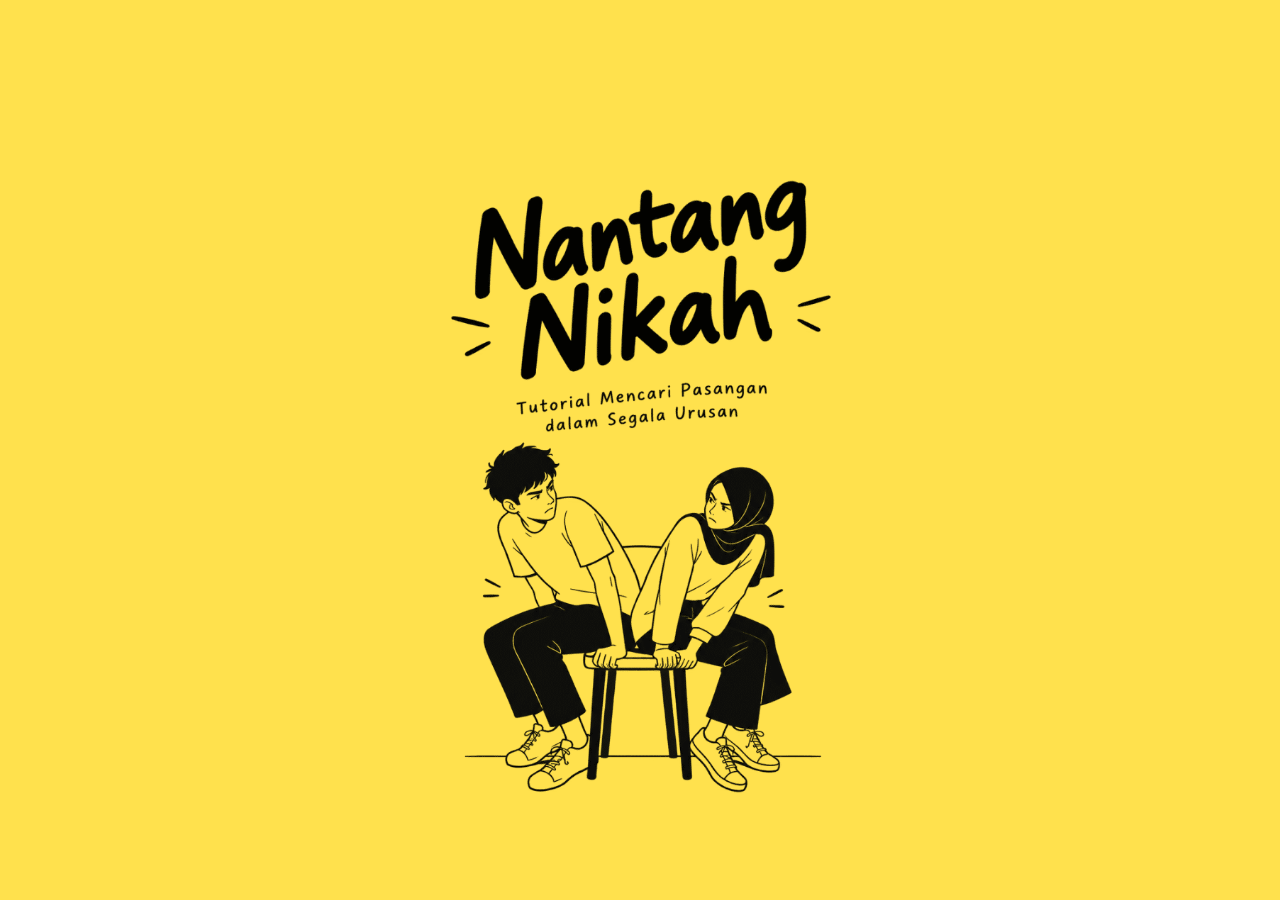
==== commit 92d53ebe: "Update index.html" ====
--- a/index.html
+++ b/index.html
@@ -902,7 +902,38 @@
 
 </div>
 
+
+  
+<!-- Popup Akun -->
+  
+<div id="modal-akun" style="display:none; position:fixed; inset:0; z-index:1000; background:#0009; align-items:center; justify-content:center; padding:20px;">
+  <div style="background:white; padding:28px; border-radius:18px; width:100%; max-width:380px; position:relative;">
+    <button id="tutup-akun" type="button" style="position:absolute;right:16px;top:12px;border:0;background:none;font-size:24px;cursor:pointer;">&times;</button>
+    <h2 id="judul-akun">Masuk</h2>
+    <p id="status-akun">Masuk untuk menyimpan progres ceklismu.</p>
+
+    <form id="form-akun">
+      <label for="email-akun">Email</label>
+      <input id="email-akun" type="email" required autocomplete="email" style="display:block;width:100%;padding:12px;margin:6px 0 14px;">
+
+      <label for="password-akun">Kata sandi</label>
+      <input id="password-akun" type="password" required minlength="6" autocomplete="current-password" style="display:block;width:100%;padding:12px;margin:6px 0 14px;">
+
+      <button id="kirim-akun" type="submit" style="width:100%;padding:12px;background:#FFE14D;border:0;border-radius:8px;font-weight:bold;cursor:pointer;">Masuk</button>
+    </form>
+
+    <p style="margin-top:16px;">
+      <button id="ganti-mode-akun" type="button" style="border:0;background:none;text-decoration:underline;cursor:pointer;">Belum punya akun? Daftar</button>
+    </p>
+    <button id="logout-akun" type="button" style="display:none;">Keluar</button>
+  </div>
+</div>
+
+
+
+  
 <!-- Popup konfirmasi reset -->
+  
 <div class="modal" id="modal-reset" role="dialog" aria-modal="true" aria-labelledby="judul-reset">
   <div class="kotak">
     <h2 id="judul-reset">Hapus semua perkembangan?</h2>
@@ -914,7 +945,33 @@
   </div>
 </div>
 
+  
+<script src="https://cdn.jsdelivr.net/npm/@supabase/supabase-js@2"></script>
+
 <script>
+
+
+// ===== KONEKSI SUPABASE =====
+
+const SUPABASE_URL = 'https://foqloutvnnpnlyreonbd.supabase.co';
+const SUPABASE_KEY = 'sb_publishable_C44XuTfpR4fQlr0YfjL40A_Vu_H-r_O';
+
+let supabaseClient = null;
+
+if (window.supabase) {
+  supabaseClient = window.supabase.createClient(
+    SUPABASE_URL,
+    SUPABASE_KEY
+  );
+}
+
+console.log(
+  'Supabase Client:',
+  supabaseClient ? 'Terhubung' : 'Tidak tersedia'
+);
+
+  
+  
   const halaman = Array.from(document.querySelectorAll('.halaman'));
 
   // ===== Blok ceklis: teks per halaman (id bintang = halaman-nomor) =====
@@ -960,10 +1017,11 @@
           '<div class="menu-isi">' +
             '<a class="menu-logo" href="#sampul" aria-label="Ke sampul"><img src="gbr/nn_logo.png" alt="Nantang Nikah"></a>' +
             '<nav class="menu-links" aria-label="Menu">' + menu + '</nav>' +
-            '<div class="menu-aksi">' +
-              '<button type="button" class="mbtn kecil ikon fs-btn" aria-label="Layar penuh" title="Layar penuh" hidden>' + ikon('i-expand') + '</button>' +
-              ceklis +
-            '</div>' +
+            ''<div class="menu-aksi">' +
+  '<button type="button" class="mbtn kecil" id="buka-akun">Akun</button>' +
+  '<button type="button" class="mbtn kecil ikon fs-btn" aria-label="Layar penuh" title="Layar penuh" hidden>' + ikon('i-expand') + '</button>' +
+  ceklis +
+'</div>' +
           '</div>');
       }
       // Footer media sosial di akhir tiap halaman
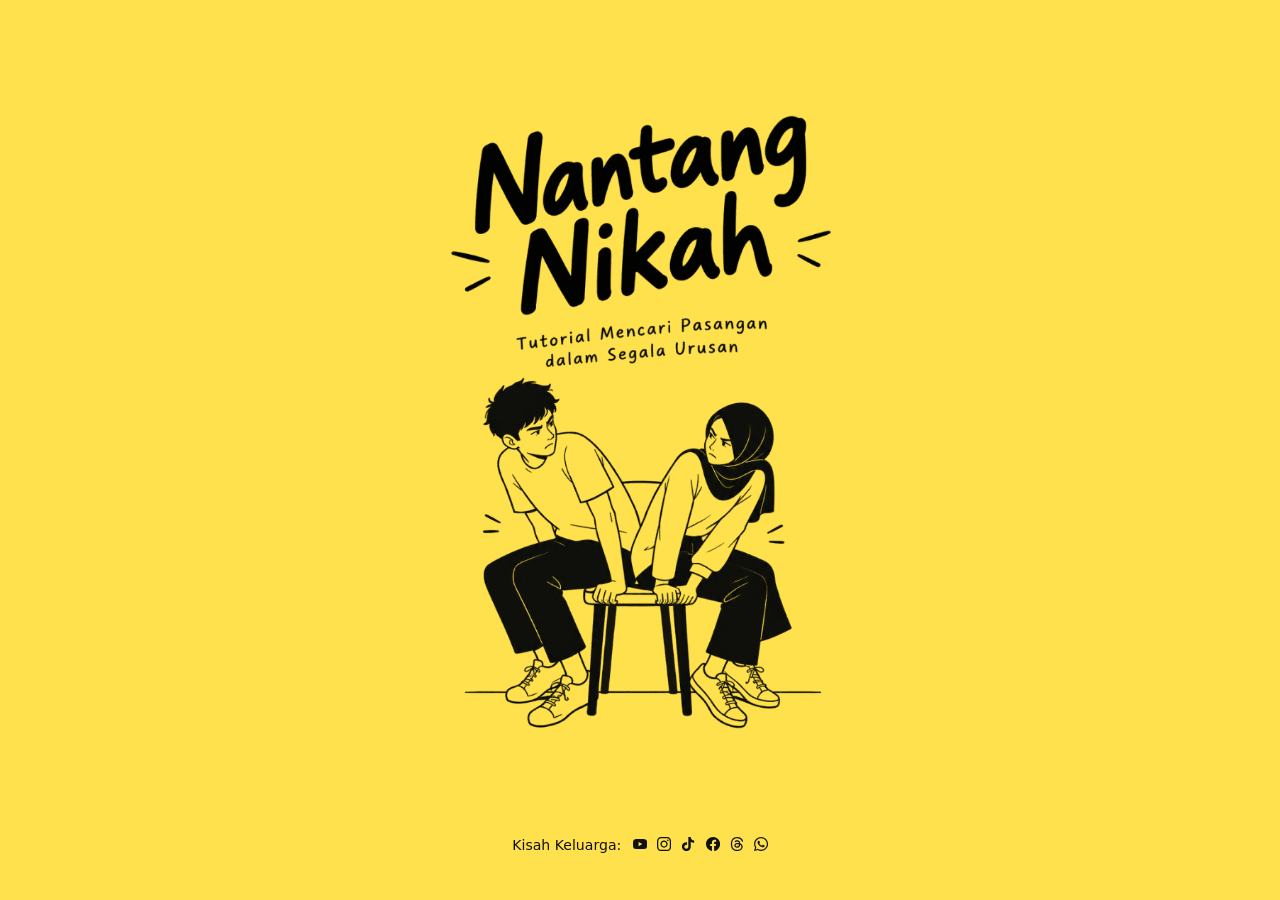
==== commit 1eb125dc: "Update index.html" ====
--- a/index.html
+++ b/index.html
@@ -1017,8 +1017,8 @@
           '<div class="menu-isi">' +
             '<a class="menu-logo" href="#sampul" aria-label="Ke sampul"><img src="gbr/nn_logo.png" alt="Nantang Nikah"></a>' +
             '<nav class="menu-links" aria-label="Menu">' + menu + '</nav>' +
-            ''<div class="menu-aksi">' +
-  '<button type="button" class="mbtn kecil" id="buka-akun">Akun</button>' +
+            '<div class="menu-aksi">' +
+  '<button type="button" class="mbtn kecil buka-akun">Akun</button>' +
   '<button type="button" class="mbtn kecil ikon fs-btn" aria-label="Layar penuh" title="Layar penuh" hidden>' + ikon('i-expand') + '</button>' +
   ceklis +
 '</div>' +
@@ -1053,9 +1053,207 @@
     nilai = JSON.parse(localStorage.getItem(KUNCI_NILAI) || '{}');
   } catch (e) { nilai = {}; }
 
-  function simpanNilai() {
-    try { localStorage.setItem(KUNCI_NILAI, JSON.stringify(nilai)); } catch (e) {}
-  }
+let sesiAktif = null;
+let nilaiTamu = { ...nilai };
+let modeDaftar = false;
+
+// Simpan ke browser jika belum login,
+// atau ke Supabase jika sudah login.
+function simpanNilai() {
+  if (!sesiAktif) {
+    nilaiTamu = { ...nilai };
+    try {
+      localStorage.setItem(KUNCI_NILAI, JSON.stringify(nilai));
+    } catch (e) {}
+    return;
+  }
+
+  simpanKeSupabase();
+}
+
+async function simpanKeSupabase() {
+  if (!sesiAktif || !supabaseClient) return;
+
+  const data = Object.entries(nilai).map(([item_id, skor]) => ({
+    user_id: sesiAktif.user.id,
+    item_id,
+    nilai: Number(skor) || 0
+  }));
+
+  if (!data.length) return;
+
+  const { error } = await supabaseClient
+    .from('nilai_pengguna')
+    .upsert(data, { onConflict: 'user_id,item_id' });
+
+  if (error) console.error('Gagal menyimpan progres:', error.message);
+}
+
+// Tampilkan kondisi akun
+function perbaruiTampilanAkun() {
+  const form = document.getElementById('form-akun');
+  const logout = document.getElementById('logout-akun');
+  const gantiMode = document.getElementById('ganti-mode-akun');
+  const judul = document.getElementById('judul-akun');
+  const status = document.getElementById('status-akun');
+
+  if (sesiAktif) {
+    judul.textContent = 'Akun saya';
+    status.textContent = 'Login sebagai ' + sesiAktif.user.email;
+    form.style.display = 'none';
+    logout.style.display = 'block';
+    gantiMode.style.display = 'none';
+  } else {
+    judul.textContent = modeDaftar ? 'Daftar akun' : 'Masuk';
+    status.textContent = modeDaftar
+      ? 'Buat akun untuk menyimpan progresmu.'
+      : 'Masuk untuk menyimpan progres ceklismu.';
+    form.style.display = 'block';
+    logout.style.display = 'none';
+    gantiMode.style.display = 'inline';
+    gantiMode.textContent = modeDaftar
+      ? 'Sudah punya akun? Masuk'
+      : 'Belum punya akun? Daftar';
+
+    document.getElementById('kirim-akun').textContent =
+      modeDaftar ? 'Daftar' : 'Masuk';
+  }
+}
+
+// Muat progres akun dan gabungkan dengan progres tamu
+async function aktifkanSesi(session) {
+  if (!session || !supabaseClient) return;
+
+  if (sesiAktif?.user.id === session.user.id) return;
+
+  const { data, error } = await supabaseClient
+    .from('nilai_pengguna')
+    .select('item_id, nilai')
+    .eq('user_id', session.user.id);
+
+  if (error) {
+    console.error('Gagal memuat progres:', error.message);
+    document.getElementById('status-akun').textContent =
+      'Gagal memuat progres: ' + error.message;
+    return;
+  }
+
+  const nilaiAkun = {};
+  (data || []).forEach(row => {
+    nilaiAkun[row.item_id] = Number(row.nilai) || 0;
+  });
+
+  // Data akun lebih diutamakan jika item sudah pernah dinilai.
+  nilai = { ...nilaiTamu, ...nilaiAkun };
+  sesiAktif = session;
+
+  perbaruiProgres();
+  perbaruiTampilanAkun();
+
+  // Simpan hasil penggabungan ke akun.
+  await simpanKeSupabase();
+}
+
+// Tombol buka dan tutup modal
+document.querySelectorAll('.buka-akun').forEach(tombol => {
+  tombol.addEventListener('click', () => {
+    perbaruiTampilanAkun();
+    document.getElementById('modal-akun').style.display = 'flex';
+  });
+});
+
+document.getElementById('tutup-akun').addEventListener('click', () => {
+  document.getElementById('modal-akun').style.display = 'none';
+});
+
+// Ganti mode masuk dan daftar
+document.getElementById('ganti-mode-akun').addEventListener('click', () => {
+  modeDaftar = !modeDaftar;
+  perbaruiTampilanAkun();
+});
+
+// Proses daftar dan login
+document.getElementById('form-akun').addEventListener('submit', async e => {
+  e.preventDefault();
+
+  const email = document.getElementById('email-akun').value.trim();
+  const password = document.getElementById('password-akun').value;
+  const status = document.getElementById('status-akun');
+  const tombol = document.getElementById('kirim-akun');
+
+  if (!supabaseClient) {
+    status.textContent = 'Layanan akun tidak tersedia. Periksa koneksi internet lalu muat ulang halaman.';
+    return;
+  }
+
+  tombol.disabled = true;
+  status.textContent = 'Sedang memproses...';
+
+  let hasil;
+
+  if (modeDaftar) {
+    hasil = await supabaseClient.auth.signUp({ email, password });
+  } else {
+    hasil = await supabaseClient.auth.signInWithPassword({
+      email,
+      password
+    });
+  }
+
+  tombol.disabled = false;
+
+  if (hasil.error) {
+    status.textContent = 'Gagal: ' + hasil.error.message;
+    return;
+  }
+
+  if (modeDaftar && !hasil.data.session) {
+    status.textContent =
+      'Pendaftaran berhasil. Silakan periksa email untuk konfirmasi akun.';
+    return;
+  }
+
+  if (!modeDaftar) {
+    status.textContent = 'Login berhasil. Memuat progres...';
+  }
+});
+
+// Logout
+document.getElementById('logout-akun').addEventListener('click', async () => {
+  if (!supabaseClient) return;
+  const { error } = await supabaseClient.auth.signOut();
+
+  if (error) {
+    document.getElementById('status-akun').textContent =
+      'Gagal logout: ' + error.message;
+  }
+});
+
+// Pantau perubahan status login, hanya jika Supabase berhasil dimuat.
+if (supabaseClient) {
+  supabaseClient.auth.onAuthStateChange((event, session) => {
+    if (event === 'SIGNED_IN' && session) {
+      setTimeout(() => aktifkanSesi(session), 0);
+    }
+
+    if (event === 'SIGNED_OUT') {
+      sesiAktif = null;
+      nilai = { ...nilaiTamu };
+      perbaruiProgres();
+      perbaruiTampilanAkun();
+    }
+  });
+
+  // Periksa apakah pengguna sudah login sebelumnya.
+  supabaseClient.auth.getSession().then(({ data, error }) => {
+    if (error) {
+      console.error('Gagal memeriksa sesi:', error.message);
+      return;
+    }
+
+    if (data.session) aktifkanSesi(data.session);
+  });
+}
 
   // Skor satu kelompok: sudah = total poin, maks = jumlah butir x 5
   function skorDari(pred) {
@@ -1195,8 +1393,24 @@
   document.getElementById('buka-reset').addEventListener('click', () => modal.classList.add('buka'));
   document.getElementById('batal-reset').addEventListener('click', () => modal.classList.remove('buka'));
   modal.addEventListener('click', e => { if (e.target === modal) modal.classList.remove('buka'); });
-  document.getElementById('konfirmasi-reset').addEventListener('click', () => {
+  document.getElementById('konfirmasi-reset').addEventListener('click', async () => {
+    // Hapus progres dari akun Supabase jika sedang login.
+    if (sesiAktif && supabaseClient) {
+      const { error } = await supabaseClient
+        .from('nilai_pengguna')
+        .delete()
+        .eq('user_id', sesiAktif.user.id);
+
+      if (error) {
+        console.error('Gagal menghapus progres akun:', error.message);
+        const status = document.getElementById('status-akun');
+        if (status) status.textContent = 'Gagal menghapus progres akun: ' + error.message;
+        return;
+      }
+    }
+
     nilai = {};
+    nilaiTamu = {};
     try { localStorage.removeItem(KUNCI_NILAI); } catch (e) {}
     perbaruiProgres();
     modal.classList.remove('buka');
